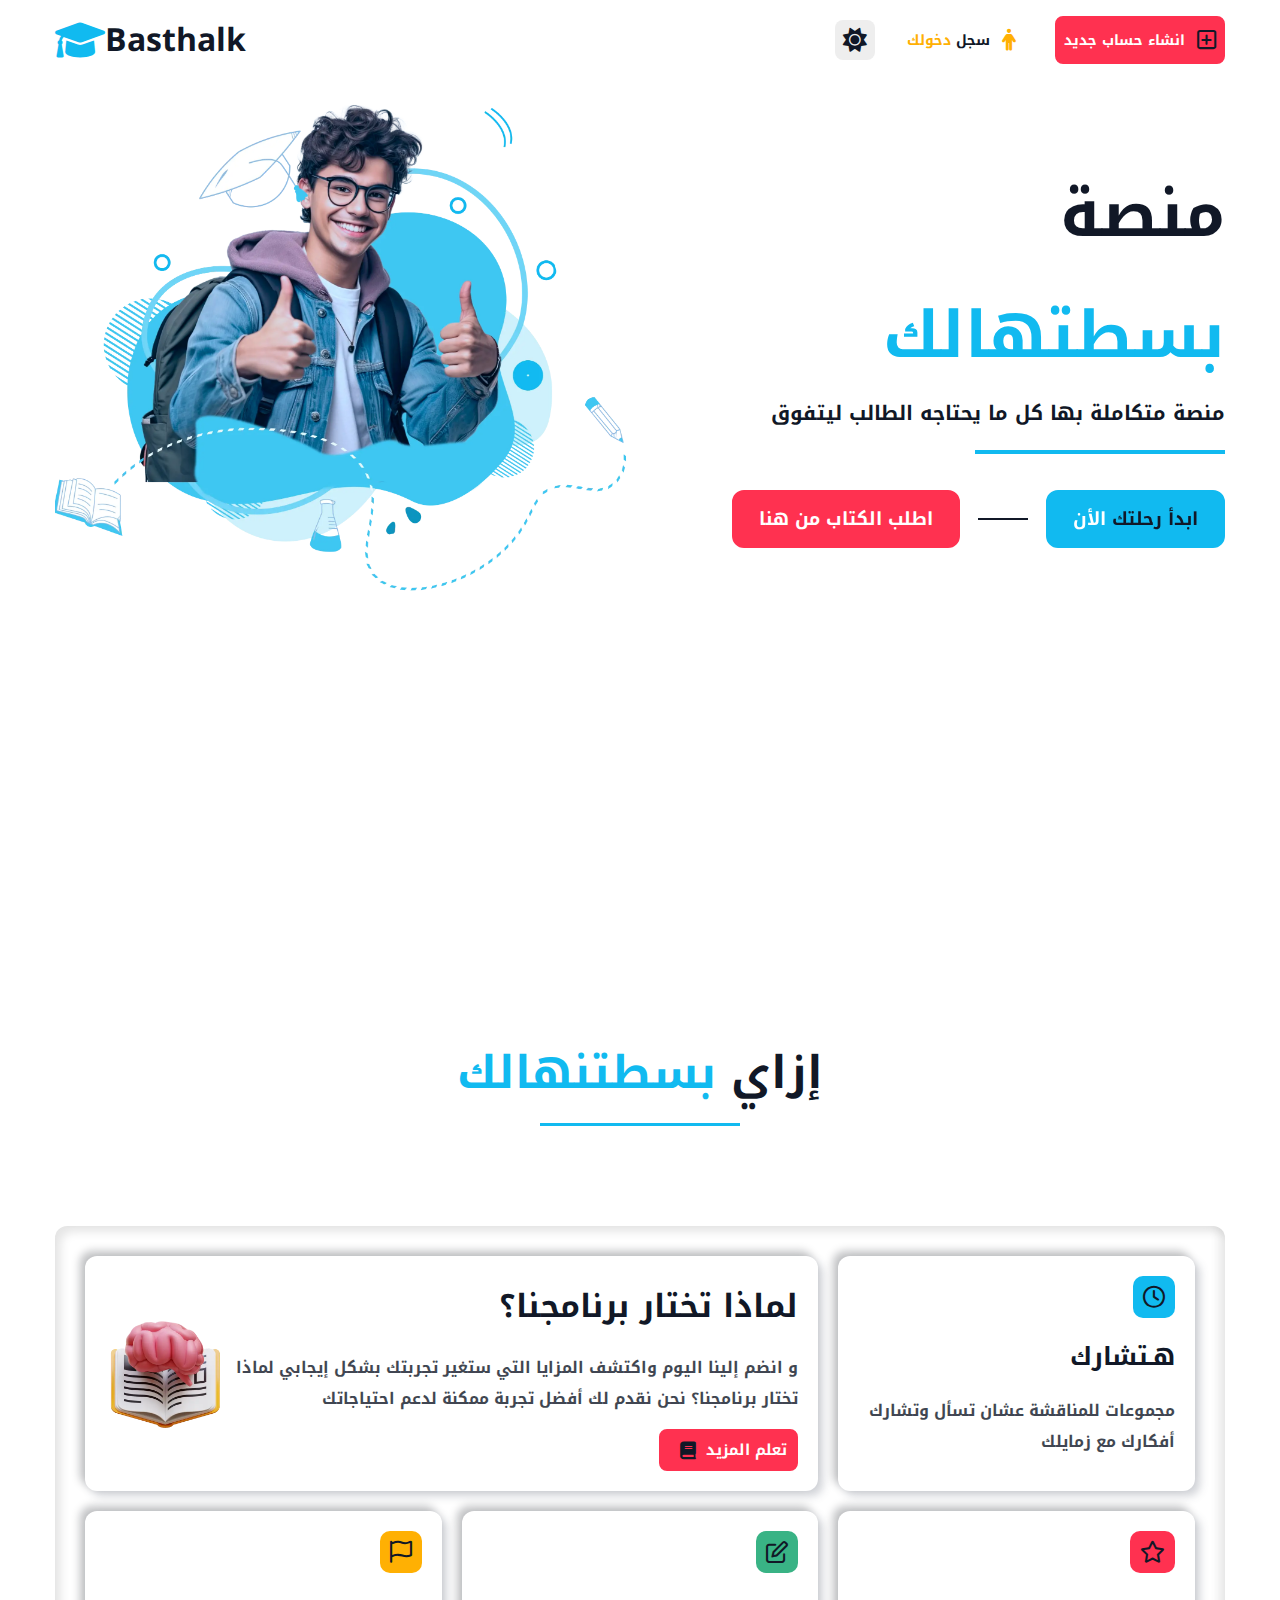
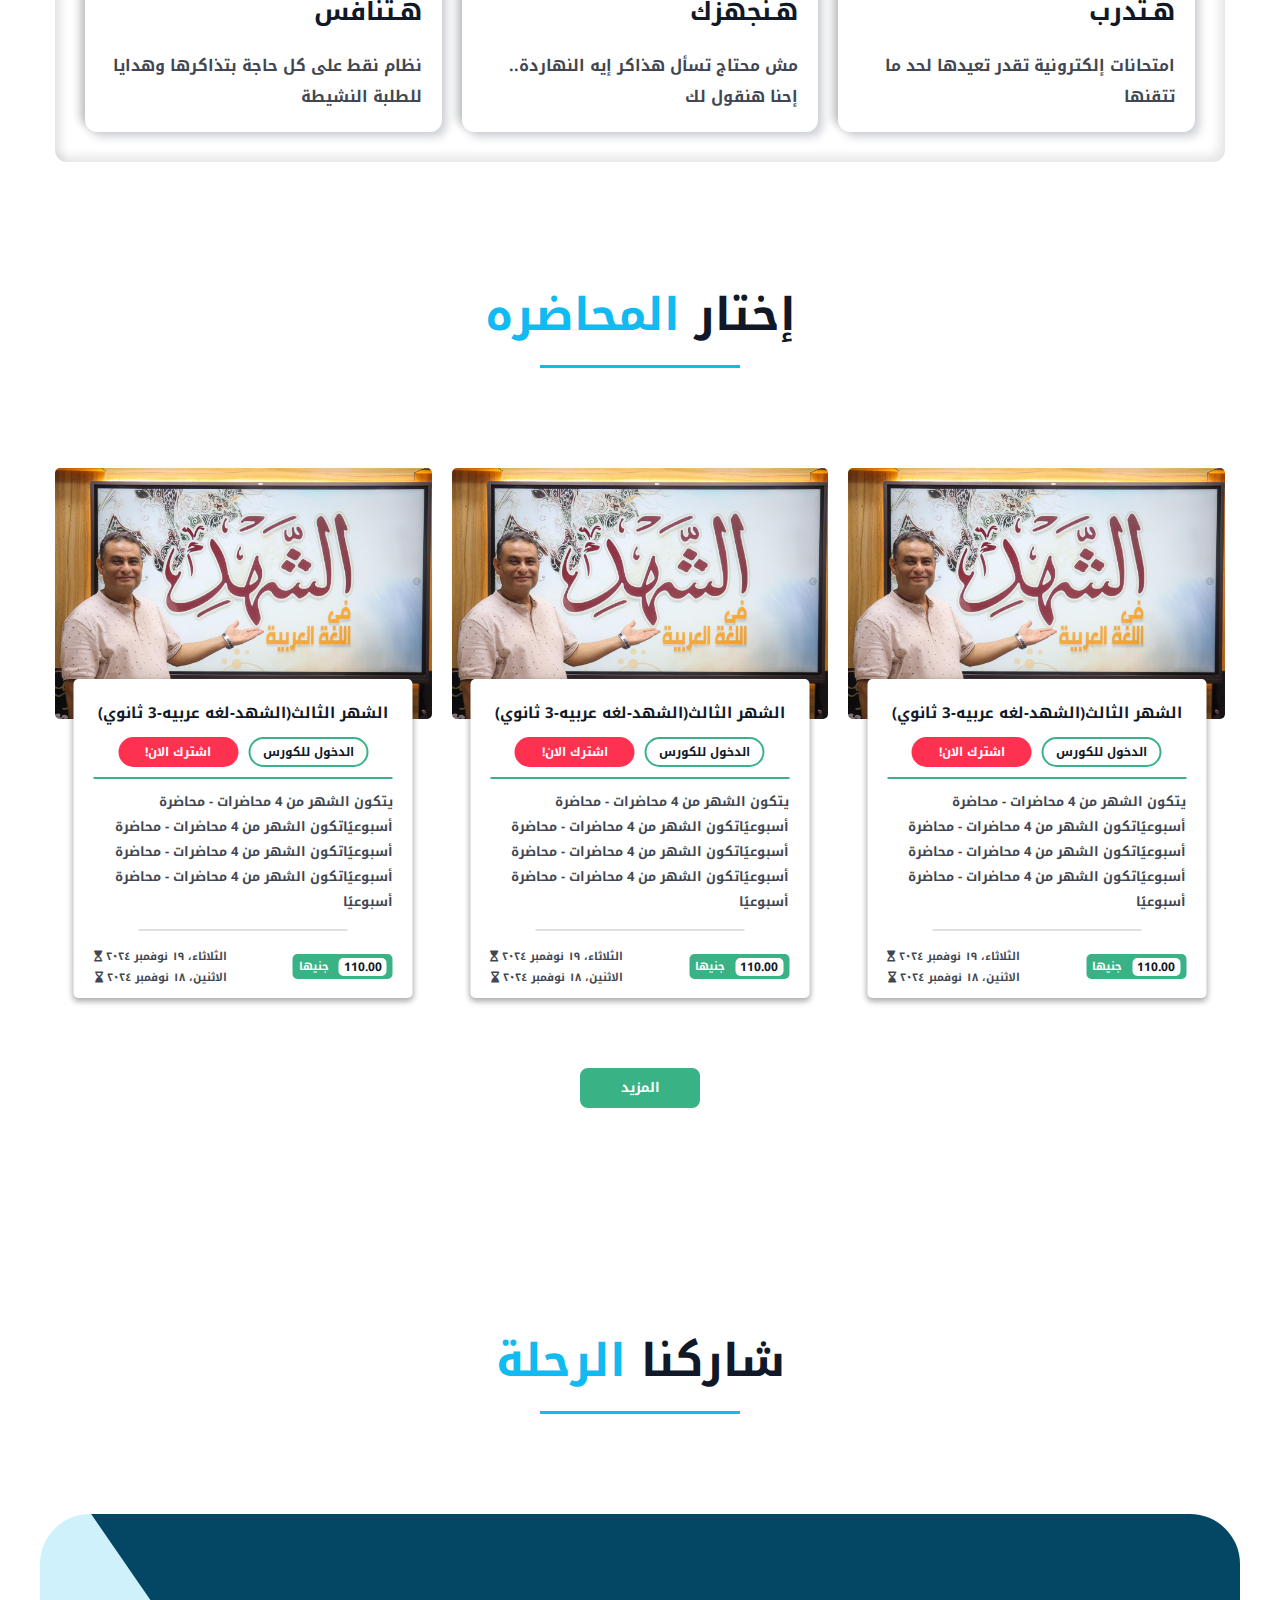
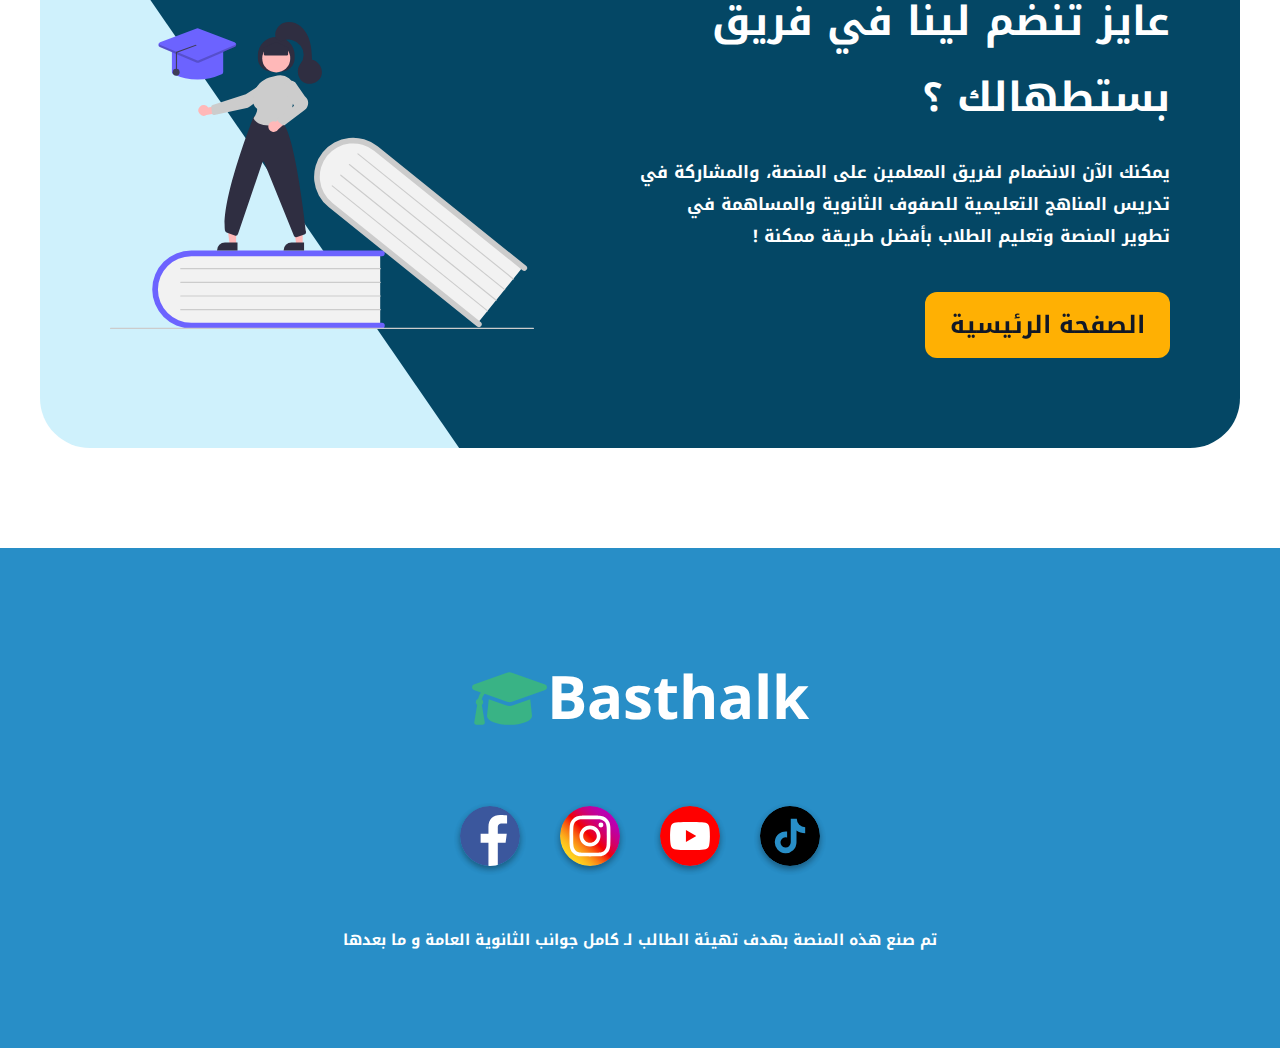
==== index.html @ 3415ba83 "Add files via upload" ====
<!DOCTYPE html>
<html lang="en">
  <head>
    <meta charset="UTF-8" />
    <meta name="viewport" content="width=device-width, initial-scale=1.0" />
    <link rel="preconnect" href="https://fonts.googleapis.com" />
    <link rel="preconnect" href="https://fonts.gstatic.com" crossorigin />
    <link
      href="https://fonts.googleapis.com/css2?family=Arima:wght@100..700&family=Noto+Kufi+Arabic:wght@100..900&family=Viga&display=swap"
      rel="stylesheet"
    />
    <link rel="icon" href="assets/img/Basthalk_icon_tiny_image (1).webp" />
    <link rel="stylesheet" rel="preload" href="assets/css/all.min.css" />
    <link rel="stylesheet" href="assets/css/header.css" />
    <link rel="stylesheet" href="assets/css/style.css" />
    <link rel="stylesheet" href="assets/css/main.css" />
    <link rel="stylesheet" href="assets/webfonts/" />
    <title>Basthalk</title>
  </head>
  <body>
    <!-- Start Header -->
    <header>
      <div class="scroll-progress" id="scroll-progress"></div>
      <div class="container" id="nasv-container">
        <a href="index.html">
          <div class="navbar-logo">
            <i class="fa-solid fa-graduation-cap"></i>
            <h1 class="hidden">Basthalk</h1>
          </div>
        </a>
        <section class="Section__right">
          <div id="toggle-btn" class="fas fa-sun theme-switch__checkbox"></div>
          <div id="user-btn" class="fas fa-user user-btn">
            <div class="sign-form">
              <a href="sign-in.html">
                <button href="#" class="sign-in-active">
                  <span>سجل <span class="">دخولك</span></span>
                  <i class="fa-solid fa-person"></i>
                </button>
              </a>
              <a href="sign-up.html">
                <button class="sign-up-active">
                  <span>انشاء حساب جديد</span>
                  <i class="fa-regular fa-square-plus"></i>
                </button>
              </a>
            </div>
          </div>
          <div class="navbar__signin">
            <a href="sign-in.html">
              <button href="#" class="navbar__signin-btn">
                <span
                  >سجل
                  <span class="navbar__signin-btn-colored">دخولك</span></span
                >
                <i class="fa-solid fa-person"></i>
              </button>
            </a>
            <a href="sign-up.html">
              <button class="navbar__signup-btn">
                <span>انشاء حساب جديد</span>
                <i class="fa-regular fa-square-plus"></i>
              </button>
            </a>
          </div>
        </section>
      </div>
    </header>
    <!-- Start Landing -->
    <div class="Landing-page">
      <div class="container">
        <div class="Landing-page_left">
          <img
            src="assets/img/New-Profile-hero.bd0ed24ff94f80d4b949b15350f35824_tiny_image.webp"
            alt=""
            loading="lazy"
          />
        </div>
        <div class="Landing-page_right">
          <h2>منصة <span class="largefont">بسطتهالك</span></h2>
          <p class="enhanced-text">
            منصة متكاملة بها كل ما يحتاجه الطالب ليتفوق
          </p>
          <div class="line-between"></div>
          <div class="Landing-btns">
            <button class="Landing-btn-enroll">اطلب الكتاب من هنا</button>
            <div class="line-btween"></div>
            <button class="Landing-btn-book">
              ابدأ رحلتك <span>الأن</span>
            </button>
          </div>
        </div>
      </div>
    </div>
    <!-- End Landing -->
    <!-- Start main-->
    <main>
      <section class="Intro" id="information">
        <div class="Section-title">
          <div class="section-line">
            <h1>إزاي <span>بسطتنهالك</span></h1>
          </div>
        </div>
        <div class="container">
          <div class="card">
            <div class="card-box card-box1">
              <img
                src="assets/img/book-brain_tiny_image (1).webp"
                loading="lazy"
                alt=""
              />
              <div>
                <h1>لماذا تختار برنامجنا؟</h1>
                <p>
                  و انضم إلينا اليوم واكتشف المزايا التي ستغير تجربتك بشكل
                  إيجابي لماذا تختار برنامجنا؟ نحن نقدم لك أفضل تجربة ممكنة لدعم
                  احتياجاتك
                </p>
                <button class="card-box-btn">
                  <i class="fas fa-book"></i>
                  <span>تعلم المزيد</span>
                </button>
              </div>
            </div>
            <div class="card-box card-box2">
              <div></div>
              <i class="fa-regular fa-clock"></i>
              <h3>هـتشارك</h3>
              <p>مجموعات للمناقشة عشان تسأل وتشارك أفكارك مع زمايلك</p>
            </div>
            <div class="card-box card-box3">
              <i class="fa-regular fa-flag"></i>
              <h3>هـتنافس</h3>
              <p>نظام نقط على كل حاجة بتذاكرها وهدايا للطلبة النشيطة</p>
            </div>
            <div class="card-box card-box4">
              <i class="fa-regular fa-pen-to-square"></i>
              <h3>هـنجهزك</h3>
              <p>مش محتاج تسأل هذاكر إيه النهاردة.. إحنا هنقول لك</p>
            </div>
            <div class="card-box card-box5">
              <i class="fa-regular fa-star"></i>
              <h3>هـتدرب</h3>
              <p>امتحانات إلكترونية تقدر تعيدها لحد ما تتقنها</p>
            </div>
          </div>
        </div>
      </section>
      <!-- Teacher Section -->
      <section>
        <div class="Section-title">
          <div class="section-line">
            <h1>إختار <span>المحاضره</span></h1>
          </div>
        </div>
        <div class="container">
          <div class="slider-content">
            <div class="slider-content-wrapper">
              <div class="slider-content-wrapper-box">
                <div class="image-content">
                  <img src="assets/img/shahd.jpeg" loading="lazy" alt="" />
                </div>
                <div class="course-content">
                  <div class="course-content-title">
                    <h3>الشهر الثالث(الشهد-لغه عربيه-3 ثانوي)</h3>
                    <div class="course-content-title-btns">
                      <button>الدخول للكورس</button>
                      <button>اشترك الان!</button>
                    </div>
                  </div>
                  <div class="line-divid"></div>
                  <p>
                    يتكون الشهر من 4 محاضرات - محاضرة أسبوعيًاتكون الشهر من 4
                    محاضرات - محاضرة أسبوعيًاتكون الشهر من 4 محاضرات - محاضرة
                    أسبوعيًاتكون الشهر من 4 محاضرات - محاضرة أسبوعيًا
                  </p>
                  <div class="line-break"></div>
                  <div class="course-content-details">
                    <div class="course-content-details-price">
                      <p>جنيها</p>
                      <span>110.00</span>
                    </div>
                    <div class="course-content-details-date">
                      <p>
                        الثلاثاء، ١٩ نوفمبر ٢٠٢٤
                        <i class="fa-solid fa-hourglass-start"></i>
                      </p>
                      <p>
                        الاثنين، ١٨ نوفمبر ٢٠٢٤
                        <i class="fa-solid fa-hourglass-end"></i>
                      </p>
                    </div>
                  </div>
                </div>
              </div>
              <div class="slider-content-wrapper-box">
                <div class="image-content">
                  <img src="assets/img/shahd.jpeg" loading="lazy" alt="" />
                </div>
                <div class="course-content">
                  <div class="course-content-title">
                    <h3>الشهر الثالث(الشهد-لغه عربيه-3 ثانوي)</h3>
                    <div class="course-content-title-btns">
                      <button>الدخول للكورس</button>
                      <button>اشترك الان!</button>
                    </div>
                  </div>
                  <div class="line-divid"></div>
                  <p>
                    يتكون الشهر من 4 محاضرات - محاضرة أسبوعيًاتكون الشهر من 4
                    محاضرات - محاضرة أسبوعيًاتكون الشهر من 4 محاضرات - محاضرة
                    أسبوعيًاتكون الشهر من 4 محاضرات - محاضرة أسبوعيًا
                  </p>
                  <div class="line-break"></div>
                  <div class="course-content-details">
                    <div class="course-content-details-price">
                      <p>جنيها</p>
                      <span>110.00</span>
                    </div>
                    <div class="course-content-details-date">
                      <p>
                        الثلاثاء، ١٩ نوفمبر ٢٠٢٤
                        <i class="fa-solid fa-hourglass-start"></i>
                      </p>
                      <p>
                        الاثنين، ١٨ نوفمبر ٢٠٢٤
                        <i class="fa-solid fa-hourglass-end"></i>
                      </p>
                    </div>
                  </div>
                </div>
              </div>
              <div class="slider-content-wrapper-box">
                <div class="image-content">
                  <img src="assets/img/shahd.jpeg" loading="lazy" alt="" />
                </div>
                <div class="course-content">
                  <div class="course-content-title">
                    <h3>الشهر الثالث(الشهد-لغه عربيه-3 ثانوي)</h3>
                    <div class="course-content-title-btns">
                      <button>الدخول للكورس</button>
                      <button>اشترك الان!</button>
                    </div>
                  </div>
                  <div class="line-divid"></div>
                  <p>
                    يتكون الشهر من 4 محاضرات - محاضرة أسبوعيًاتكون الشهر من 4
                    محاضرات - محاضرة أسبوعيًاتكون الشهر من 4 محاضرات - محاضرة
                    أسبوعيًاتكون الشهر من 4 محاضرات - محاضرة أسبوعيًا
                  </p>
                  <div class="line-break"></div>
                  <div class="course-content-details">
                    <div class="course-content-details-price">
                      <p>جنيها</p>
                      <span>110.00</span>
                    </div>
                    <div class="course-content-details-date">
                      <p>
                        الثلاثاء، ١٩ نوفمبر ٢٠٢٤
                        <i class="fa-solid fa-hourglass-start"></i>
                      </p>
                      <p>
                        الاثنين، ١٨ نوفمبر ٢٠٢٤
                        <i class="fa-solid fa-hourglass-end"></i>
                      </p>
                    </div>
                  </div>
                </div>
              </div>
              <div class="slider-content-wrapper-box">
                <div class="image-content">
                  <img src="assets/img/shahd.jpeg" loading="lazy" alt="" />
                </div>
                <div class="course-content">
                  <div class="course-content-title">
                    <h3>الشهر الثالث(الشهد-لغه عربيه-3 ثانوي)</h3>
                    <div class="course-content-title-btns">
                      <button>الدخول للكورس</button>
                      <button>اشترك الان!</button>
                    </div>
                  </div>
                  <div class="line-divid"></div>
                  <p>
                    يتكون الشهر من 4 محاضرات - محاضرة أسبوعيًاتكون الشهر من 4
                    محاضرات - محاضرة أسبوعيًاتكون الشهر من 4 محاضرات - محاضرة
                    أسبوعيًاتكون الشهر من 4 محاضرات - محاضرة أسبوعيًا
                  </p>
                  <div class="line-break"></div>
                  <div class="course-content-details">
                    <div class="course-content-details-price">
                      <p>جنيها</p>
                      <span>110.00</span>
                    </div>
                    <div class="course-content-details-date">
                      <p>
                        الثلاثاء، ١٩ نوفمبر ٢٠٢٤
                        <i class="fa-solid fa-hourglass-start"></i>
                      </p>
                      <p>
                        الاثنين، ١٨ نوفمبر ٢٠٢٤
                        <i class="fa-solid fa-hourglass-end"></i>
                      </p>
                    </div>
                  </div>
                </div>
              </div>
              <div class="slider-content-wrapper-box">
                <div class="image-content">
                  <img src="assets/img/shahd.jpeg" loading="lazy" alt="" />
                </div>
                <div class="course-content">
                  <div class="course-content-title">
                    <h3>الشهر الثالث(الشهد-لغه عربيه-3 ثانوي)</h3>
                    <div class="course-content-title-btns">
                      <button>الدخول للكورس</button>
                      <button>اشترك الان!</button>
                    </div>
                  </div>
                  <div class="line-divid"></div>
                  <p>
                    يتكون الشهر من 4 محاضرات - محاضرة أسبوعيًاتكون الشهر من 4
                    محاضرات - محاضرة أسبوعيًاتكون الشهر من 4 محاضرات - محاضرة
                    أسبوعيًاتكون الشهر من 4 محاضرات - محاضرة أسبوعيًا
                  </p>
                  <div class="line-break"></div>
                  <div class="course-content-details">
                    <div class="course-content-details-price">
                      <p>جنيها</p>
                      <span>110.00</span>
                    </div>
                    <div class="course-content-details-date">
                      <p>
                        الثلاثاء، ١٩ نوفمبر ٢٠٢٤
                        <i class="fa-solid fa-hourglass-start"></i>
                      </p>
                      <p>
                        الاثنين، ١٨ نوفمبر ٢٠٢٤
                        <i class="fa-solid fa-hourglass-end"></i>
                      </p>
                    </div>
                  </div>
                </div>
              </div>
              <div class="slider-content-wrapper-box">
                <div class="image-content">
                  <img src="assets/img/shahd.jpeg" loading="lazy" alt="" />
                </div>
                <div class="course-content">
                  <div class="course-content-title">
                    <h3>الشهر الثالث(الشهد-لغه عربيه-3 ثانوي)</h3>
                    <div class="course-content-title-btns">
                      <button>الدخول للكورس</button>
                      <button>اشترك الان!</button>
                    </div>
                  </div>
                  <div class="line-divid"></div>
                  <p>
                    يتكون الشهر من 4 محاضرات - محاضرة أسبوعيًاتكون الشهر من 4
                    محاضرات - محاضرة أسبوعيًاتكون الشهر من 4 محاضرات - محاضرة
                    أسبوعيًاتكون الشهر من 4 محاضرات - محاضرة أسبوعيًا
                  </p>
                  <div class="line-break"></div>
                  <div class="course-content-details">
                    <div class="course-content-details-price">
                      <p>جنيها</p>
                      <span>110.00</span>
                    </div>
                    <div class="course-content-details-date">
                      <p>
                        الثلاثاء، ١٩ نوفمبر ٢٠٢٤
                        <i class="fa-solid fa-hourglass-start"></i>
                      </p>
                      <p>
                        الاثنين، ١٨ نوفمبر ٢٠٢٤
                        <i class="fa-solid fa-hourglass-end"></i>
                      </p>
                    </div>
                  </div>
                </div>
              </div>
              <div class="slider-content-wrapper-box">
                <div class="image-content">
                  <img src="assets/img/shahd.jpeg" loading="lazy" alt="" />
                </div>
                <div class="course-content">
                  <div class="course-content-title">
                    <h3>الشهر الثالث(الشهد-لغه عربيه-3 ثانوي)</h3>
                    <div class="course-content-title-btns">
                      <button>الدخول للكورس</button>
                      <button>اشترك الان!</button>
                    </div>
                  </div>
                  <div class="line-divid"></div>
                  <p>
                    يتكون الشهر من 4 محاضرات - محاضرة أسبوعيًاتكون الشهر من 4
                    محاضرات - محاضرة أسبوعيًاتكون الشهر من 4 محاضرات - محاضرة
                    أسبوعيًاتكون الشهر من 4 محاضرات - محاضرة أسبوعيًا
                  </p>
                  <div class="line-break"></div>
                  <div class="course-content-details">
                    <div class="course-content-details-price">
                      <p>جنيها</p>
                      <span>110.00</span>
                    </div>
                    <div class="course-content-details-date">
                      <p>
                        الثلاثاء، ١٩ نوفمبر ٢٠٢٤
                        <i class="fa-solid fa-hourglass-start"></i>
                      </p>
                      <p>
                        الاثنين، ١٨ نوفمبر ٢٠٢٤
                        <i class="fa-solid fa-hourglass-end"></i>
                      </p>
                    </div>
                  </div>
                </div>
              </div>
              <div class="slider-content-wrapper-box">
                <div class="image-content">
                  <img src="assets/img/shahd.jpeg" loading="lazy" alt="" />
                </div>
                <div class="course-content">
                  <div class="course-content-title">
                    <h3>الشهر الثالث(الشهد-لغه عربيه-3 ثانوي)</h3>
                    <div class="course-content-title-btns">
                      <button>الدخول للكورس</button>
                      <button>اشترك الان!</button>
                    </div>
                  </div>
                  <div class="line-divid"></div>
                  <p>
                    يتكون الشهر من 4 محاضرات - محاضرة أسبوعيًاتكون الشهر من 4
                    محاضرات - محاضرة أسبوعيًاتكون الشهر من 4 محاضرات - محاضرة
                    أسبوعيًاتكون الشهر من 4 محاضرات - محاضرة أسبوعيًا
                  </p>
                  <div class="line-break"></div>
                  <div class="course-content-details">
                    <div class="course-content-details-price">
                      <p>جنيها</p>
                      <span>110.00</span>
                    </div>
                    <div class="course-content-details-date">
                      <p>
                        الثلاثاء، ١٩ نوفمبر ٢٠٢٤
                        <i class="fa-solid fa-hourglass-start"></i>
                      </p>
                      <p>
                        الاثنين، ١٨ نوفمبر ٢٠٢٤
                        <i class="fa-solid fa-hourglass-end"></i>
                      </p>
                    </div>
                  </div>
                </div>
              </div>
              <div class="slider-content-wrapper-box">
                <div class="image-content">
                  <img src="assets/img/shahd.jpeg" loading="lazy" alt="" />
                </div>
                <div class="course-content">
                  <div class="course-content-title">
                    <h3>الشهر الثالث(الشهد-لغه عربيه-3 ثانوي)</h3>
                    <div class="course-content-title-btns">
                      <button>الدخول للكورس</button>
                      <button>اشترك الان!</button>
                    </div>
                  </div>
                  <div class="line-divid"></div>
                  <p>
                    يتكون الشهر من 4 محاضرات - محاضرة أسبوعيًاتكون الشهر من 4
                    محاضرات - محاضرة أسبوعيًاتكون الشهر من 4 محاضرات - محاضرة
                    أسبوعيًاتكون الشهر من 4 محاضرات - محاضرة أسبوعيًا
                  </p>
                  <div class="line-break"></div>
                  <div class="course-content-details">
                    <div class="course-content-details-price">
                      <p>جنيها</p>
                      <span>110.00</span>
                    </div>
                    <div class="course-content-details-date">
                      <p>
                        الثلاثاء، ١٩ نوفمبر ٢٠٢٤
                        <i class="fa-solid fa-hourglass-start"></i>
                      </p>
                      <p>
                        الاثنين، ١٨ نوفمبر ٢٠٢٤
                        <i class="fa-solid fa-hourglass-end"></i>
                      </p>
                    </div>
                  </div>
                </div>
              </div>
              <div class="slider-content-wrapper-box">
                <div class="image-content">
                  <img src="assets/img/shahd.jpeg" loading="lazy" alt="" />
                </div>
                <div class="course-content">
                  <div class="course-content-title">
                    <h3>الشهر الثالث(الشهد-لغه عربيه-3 ثانوي)</h3>
                    <div class="course-content-title-btns">
                      <button>الدخول للكورس</button>
                      <button>اشترك الان!</button>
                    </div>
                  </div>
                  <div class="line-divid"></div>
                  <p>
                    يتكون الشهر من 4 محاضرات - محاضرة أسبوعيًاتكون الشهر من 4
                    محاضرات - محاضرة أسبوعيًاتكون الشهر من 4 محاضرات - محاضرة
                    أسبوعيًاتكون الشهر من 4 محاضرات - محاضرة أسبوعيًا
                  </p>
                  <div class="line-break"></div>
                  <div class="course-content-details">
                    <div class="course-content-details-price">
                      <p>جنيها</p>
                      <span>110.00</span>
                    </div>
                    <div class="course-content-details-date">
                      <p>
                        الثلاثاء، ١٩ نوفمبر ٢٠٢٤
                        <i class="fa-solid fa-hourglass-start"></i>
                      </p>
                      <p>
                        الاثنين، ١٨ نوفمبر ٢٠٢٤
                        <i class="fa-solid fa-hourglass-end"></i>
                      </p>
                    </div>
                  </div>
                </div>
              </div>
            </div>
            <button class="show-more">المزيد</button>
          </div>
        </div>
      </section>
      <section class="about-teacher">
        <div class="Section-title">
          <div class="section-line">
            <h1>شاركنا <span>الرحلة</span></h1>
          </div>
        </div>
        <div class="container">
          <div class="about-teacher-left">
            <img
              src="assets/img/undraw_education_f8ru.svg"
              loading="lazy"
              alt=""
            />
          </div>
          <div class="about-teacher-right">
            <h1>عايز تنضم لينا في فريق بستطهالك ؟</h1>
            <p>
              يمكنك الآن الانضمام لفريق المعلمين على المنصة، والمشاركة في تدريس
              المناهج التعليمية للصفوف الثانوية والمساهمة في تطوير المنصة وتعليم
              الطلاب بأفضل طريقة ممكنة !
            </p>
            <button class="Landing-btn-book">الصفحة الرئيسية</button>
          </div>
        </div>
      </section>
    </main>
    <!-- Footer Section -->
    <footer>
      <div class="container">
        <div class="footer-logo">
          <i class="fa-solid fa-graduation-cap"></i>
          <h1 class="">Basthalk</h1>
        </div>
        <div class="links-social">
          <a
            href="https://www.facebook.com/"
            target="_blank"
            aria-label="فيسبوك"
          >
            <img
              src="assets/img/3225194_app_facebook_logo_media_popular_icon.svg"
              alt="فيسبوك"
              loading="lazy"
            />
          </a>
          <a
            href="https://www.instagram.com/"
            target="_blank"
            aria-label="انستجرام"
          >
            <img
              src="assets/img/3225191_app_instagram_logo_media_popular_icon.svg"
              alt="انستجرام"
              loading="lazy"
            />
          </a>
          <a
            href="https://www.youtube.com/"
            target="_blank"
            aria-label="يوتيوب"
          >
            <img
              src="assets/img/3225180_app_logo_media_popular_social_icon.svg"
              alt="يوتيوب"
              loading="lazy"
            />
          </a>
          <a
            href="https://www.tiktok.com/ar/"
            target="_blank"
            aria-label="تيك توك"
          >
            <img
              src="assets/img/7693325_tiktok_social media_logo_apps_icon.svg"
              alt="تيك توك"
              loading="lazy"
            />
          </a>
        </div>
        <p>
          تم صنع هذه المنصة بهدف تهيئة الطالب لـ كامل جوانب الثانوية العامة و ما
          بعدها
        </p>
      </div>
    </footer>
    <script src="assets/js/script.js" defer></script>
  </body>
</html>
---- assets/css/header.css ----
/* Header styling */
header {
  width: 100%;
  height: 80px;
  position: fixed;
  top: 0;
  background-color: var(--body-color);
  z-index: 1000;
  border-bottom: 3px solid transparent;
  transition: var(--main-transition), border-bottom 0.3s ease-in-out;
}
.removeBorder {
  border-bottom: 3px solid #f8e2b1;
}
header .sign-form {
  display: flex;
  flex-direction: column;
  position: absolute;
  top: calc(100% + 20px);
  width: 270px;
  right: 0px;
  gap: 10px;
  border-radius: 0.5rem;
  padding: 1rem;
  background-color: var(--body-color);
  transform: scale(0);
  transform-origin: top right;
  transition: transform 0.3s ease-in-out;
  z-index: 2000;
  box-shadow: -5px -5px 8px rgba(8, 12, 20, 0.25),
    5px 5px 8px rgba(70, 81, 101, 0.25);
}
.sign-in-active,
.sign-up-active {
  display: flex;
  justify-content: flex-end;
  align-items: center;
  font-size: 15px;
  padding: 5px;
  width: 100%;
  color: var(--tags-color);
  border-radius: 0.5rem;
  transition: var(--main-transition), var(--secoundery-transition);
}
.sign-in-active span,
.sign-up-active span {
  color: white;
}
.sign-in-active:hover,
.sign-up-active:hover {
  background-color: transparent;
}
.sign-in-active:hover i,
.sign-in-active:hover span {
  color: var(--secoundery-color);
}
.sign-up-active:hover i,
.sign-up-active:hover span {
  color: var(--danger--color);
}

.sign-in-active {
  border: 2px solid var(--secoundery-color);
  background-color: var(--secoundery-color);
}
.sign-up-active {
  border: 2px solid var(--danger--color);
  background-color: var(--danger--color);
}
.sign-in-active i,
.sign-up-active i {
  display: flex;
  align-items: center;
  font-size: 22px;
  margin-left: 0.75rem;
}
header .sign-form.active {
  transform: scale(1);
}
/* Styling for the scroll progress bar */
.scroll-progress {
  z-index: 1500;
  width: 0;
  background-color: var(--secoundery-color);
  height: 3px;
  position: absolute;
  bottom: -3px;
  left: 0;
  transition: width 0.1s ease-in-out;
}

header .container {
  height: 80px;
  display: flex;
  justify-content: space-between;
  align-items: center;
}

/* Left section in the layout */
.Section__right {
  height: 2.5rem;
  display: flex;
  justify-content: center;
  align-items: center;
}
.Section__right #toggle-btn,
.Section__right #user-btn {
  display: flex;
  justify-content: center;
  align-items: center;
  font-size: 1.5rem;
  color: var(--tags-color);
  background-color: var(--light-bg);
  border-radius: 0.5rem;
  height: 2.5rem;
  width: 2.5rem;
  cursor: pointer;
  text-align: center;
}
.Section__right #toggle-btn {
  margin-right: 1rem;
}
.Section__right #user-btn {
  display: none;
}
/* Navbar section */
.navbar-logo {
  cursor: pointer;
  display: flex;
  justify-content: center;
  align-items: center;
}
.navbar-logo i {
  color: var(--primary-color);
  font-size: 40px;
}

.navbar__signin {
  height: 3rem;
  display: flex;
  gap: 1.5rem;
  align-items: center;
  justify-content: center;
}

/* Sign-in button styling */
.navbar__signin-btn,
.navbar__signup-btn {
  position: relative;
  display: flex;
  justify-content: center;
  align-items: center;
  height: 100%;
  color: var(--tags-color);
  border-radius: 0.5rem;
  transition: var(--main-transition), var(--secoundery-transition),
    box-shadow 0.3s ease-in-out, transform 0.3s ease-in-out,
    border 0.3s ease-in-out;
  z-index: 1000;
}
.navbar__signin-btn:hover {
  transform: scale(1.02);
  box-shadow: rgba(50, 50, 93, 0.25) 0px 6px 12px -2px,
    rgba(0, 0, 0, 0.3) 0px 3px 7px -3px;
}
.navbar__signin-btn span,
.navbar__signup-btn span {
  font-size: 14px;
}
.navbar__signup-btn span {
  color: white;
  transition: var(--secoundery-transition);
}
.navbar__signup-btn:hover span {
  color: var(--danger--color);
}
.navbar__signin-btn {
  border: 2px solid transparent;
  height: 2.5rem;
  width: 140px;
  background-color: transparent;
}
.active-btn:hover {
  border: 2px solid var(--secoundery-color);
}
.navbar__signin-btn-colored {
  color: var(--secoundery-color);
}
.navbar__signup-btn {
  height: 3rem;
  border: 2px solid var(--danger--color);
  width: 170px;
  background-color: var(--danger--color);
}

/* Icon transition for sign-in button */
.navbar__signin-btn i,
.navbar__signup-btn i {
  height: 3.5rem;
  display: flex;
  align-items: center;
  font-size: 22px;
  margin-left: 0.75rem;
}
.navbar__signin-btn i {
  color: var(--secoundery-color);
}
.navbar__signup-btn i {
  color: #111827;
  transition: var(--secoundery-transition);
}

.navbar__signup-btn:hover {
  background-color: transparent;
  color: var(--danger--color);
}
.navbar__signup-btn:hover i {
  color: var(--danger--color);
}

@media (max-width: 768px) {
  header .container {
    gap: 0;
  }
  .container {
    padding-left: 10px !important;
    padding-right: 10px !important;
  }

  .navbar-logo {
    gap: 5px;
  }

  .hidden {
    display: none;
  }
  .navbar__signin {
    gap: 0;
  }
  .Section__right #toggle-btn {
    margin-right: 0.5rem;
  }
}

/* LANDING SECTION */

.Landing-page {
  height: calc(100vh - 80px);
  margin-top: var(--section-outer-space);
}
.Landing-page .container {
  display: flex;
  justify-content: space-between;
  align-items: center;
}
.Landing-page_right {
  width: 45%;
  position: relative;
  z-index: 6;
  height: 100%;
  flex-direction: column;
  display: flex;
  justify-content: center;
  align-items: end;
  text-align: right;
  font-weight: bold;
}
.Landing-page_right h2 {
  font-size: 4rem;
  font-weight: 700;
  letter-spacing: -2px;
}
.line-between {
  width: 250px;
  margin: 20px 0;
  background-color: var(--primary-color);
  height: 4px;
}
.Landing-page_right h2 span {
  color: var(--primary-color);
}
.Landing-page_right p {
  opacity: 1;
  line-height: 1.7;
  max-width: 500px;
  font-size: 1.25rem;
}

.Landing-page_left {
  width: 55%;
}
.Landing-page_left img {
  width: 100%;
  object-fit: cover;
  max-width: 100%;
}
.Landing-page_right .Landing-btns {
  display: flex;
  align-items: center;
  gap: 0.5rem;
  margin-top: 1rem;
}
.Landing-page .Landing-btns button {
  border: none;
  font-size: 1.125rem;
  padding: 10px 25px;
  border-radius: 0.75rem;
  cursor: pointer;
}
.Landing-page .Landing-btns .Landing-btn-book {
  border: 2px solid var(--primary-color);
  background-color: var(--primary-color);
  color: #111827;
  transform: perspective(1px) translateZ(0);
  transition-duration: 0.3s;
  transition-property: transform;
}
.Landing-page .Landing-btns .Landing-btn-book:hover {
  transform: scale(1.15);
}
.Landing-page .Landing-btns .Landing-btn-book span {
  color: white;
}

.Landing-page .Landing-btns .Landing-btn-enroll {
  border: 2px solid var(--danger--color);
  background-color: var(--danger--color);
  transition: var(--main-transition), var(--secoundery-transition);
  color: white;
}
.Landing-page .Landing-btns .Landing-btn-enroll:hover {
  background-color: transparent;
  color: var(--danger--color);
}
.Landing-btns .line-btween {
  height: 2px;
  margin: 10px;
  width: 50px;
  background-color: var(--tags-color);
  transition: var(--main-transition);
}
@media (max-width: 1222px) {
  .Landing-page_right h2 {
    font-size: 3.25rem;
  }
  .Landing-page_right p {
    font-size: 1.125rem;
  }
  .Landing-page .Landing-btns button {
    font-size: 0.875rem;
    padding: 8px 20px;
  }
}
@media (max-width: 992px) {
  .Landing-page {
    height: auto;
  }
  .Landing-page_right h2 {
    font-size: 2.5rem;
  }
  .Landing-page_right p {
    font-size: 1rem;
  }
  .Landing-page .Landing-btns button {
    font-size: 0.675rem;
    padding: 6px 10px;
  }
}

@media (max-width: 768px) {
  .Landing-page {
    margin-top: 100px;
  }
  .Landing-page .container {
    padding-top: var(--section-inner-space);
  }
  .Landing-page_left {
    width: 100%;
  }

  .Landing-page_right {
    width: 100%;
  }
  .Landing-page_right {
    justify-content: center;
    align-items: center;
    text-align: center;
  }
  .Landing-page .container {
    padding-top: 50px;
    gap: 50px;
    flex-direction: column-reverse;
  }
  .Landing-page_right .Landing-btns {
    width: 100%;
    flex-direction: column;
  }

  .Landing-page_right h2 {
    max-width: 100%;
    font-size: 2.5rem;
  }
  .Landing-page_right p {
    font-size: 0.75rem;
  }
  .Landing-page .Landing-btns button {
    font-size: 0.875rem;
    padding: 8px 20px;
  }

  .navbar__signin-btn,
  .navbar__signup-btn {
    display: none;
  }
  .Section__right #user-btn {
    display: flex;
    position: relative;
  }
}
---- assets/css/style.css ----
* {
  box-sizing: border-box;
  padding: 0;
  margin: 0;
  text-decoration: none;
  list-style: none;
  -webkit-tap-highlight-color: transparent;
  outline: none;
}
html {
  visibility: hidden;
}

html.darkmode,
html:not(.darkmode) {
  visibility: visible;
}
a,
i {
  color: var(--tags-color);
  transition: var(--secoundery-transition);
}
p {
  color: var(--tags-color);
  opacity: 0.8;
  transition: var(--secoundery-transition);
}
h1,
h2,
h3 {
  transition: var(--secoundery-transition);
  color: var(--tags-color);
}
button {
  font-weight: bold;
  font-family: "Noto Kufi Arabic", sans-serif;
  cursor: pointer;
  outline: none;
}
/* Autofill styles */
input:-webkit-autofill,
input:-webkit-autofill:active,
input:-webkit-autofill:focus,
input:-webkit-autofill:hover {
  -webkit-box-shadow: inset 0 0 0 30px var(--input-selection-background) !important;
  -webkit-text-fill-color: var(--tags-color) !important;
  border: none;
}

:root {
  --light-bg: #eee;
  --section-outer-space: 100px;
  --section-inner-space: 100px;
  --body-color: #fff;
  --primary-color: rgb(17 186 240);
  --section-color: white;
  --input-selection-background: rgb(232, 240, 254);
  --tags-color: #111827;
  --boxSizing-color: inset 6px 6px 10px 0 rgba(0, 0, 0, 0.1),
    inset -6px -6px 10px 0 rgba(217, 217, 217, 0.6);
  --danger--color: #ff3150;
  --secoundery-color: #ffb003;
  --third-color: #39b385;
  --main-transition: background-color 0.3s ease-in-out;
  --secoundery-transition: color 0.3s ease-in-out;
}
.darkmode {
  --input-selection-background: rgba(23, 26, 32, 0.8);
  --light-bg: #101724;
  --tags-color: white;
  --body-color: #080c14;
  --boxSizing-color: inset 0 0 10px rgba(0, 0, 0, 0.5);
}

/* Set base font for the body */
body {
  -webkit-font-smoothing: antialiased;
  -moz-osx-font-smoothing: grayscale;
  background-color: var(--body-color);
  overflow-x: hidden;
  transition: var(--main-transition);
  font-family: "Noto Kufi Arabic", sans-serif;
  font-weight: bold;
}

html {
  scroll-behavior: smooth;
}

/* Container class for responsive padding and centering content */
.container {
  padding-left: 15px;
  padding-right: 15px;
  margin-left: auto;
  margin-right: auto;
}

/* Responsive container widths for different screen sizes */

@media (min-width: 768px) {
  .container {
    width: 750px;
  }
}

@media (min-width: 992px) {
  .container {
    width: 970px;
  }
}

@media (min-width: 1222px) {
  .container {
    width: 1200px;
  }
}

.Section-title {
  position: relative;
  display: flex;
  justify-content: center;
  transition: var(--main-transition);
  margin: var(--section-outer-space) auto;
  font-family: "Noto Kufi Arabic", sans-serif;
  width: 100%;
}

.Section-title h1 {
  position: relative;
  text-align: center;
  padding: 10px 0;
  font-size: 45px;
}

.Section-title h1::before {
  content: "";
  position: absolute;
  height: 3px;
  background-color: var(--primary-color);
  width: 50%;
  bottom: 0;
  left: 50%;
  transform: translateX(-50%);
}
.Section-title span {
  color: var(--primary-color);
}
.section-line {
  width: 400px;
}

@media (max-width: 476px) {
  .Section-title {
    margin: 50px 0;
  }
  .Section-title h1 {
    font-size: 30px;
  }
  .section-line {
    width: 250px;
  }
}
---- assets/css/main.css ----
.card {
  width: 100%;
  display: flex;
  align-items: center;
  outline: none;
  background: var(--body-color);
  border-radius: 12px;
  transition: box-shadow 0.3s ease-in-out, var(--main-transition);
  box-shadow: var(--boxSizing-color);
}
.Intro .card {
  display: grid;
  grid-template-columns: repeat(auto-fill, minmax(330px, 1fr));
  gap: 20px;
  padding: 30px;
}
.Intro .card .card-box {
  outline: none;
  text-align: right;
  height: 100%;
  padding: 20px;
  border-radius: 12px;
  box-shadow: -5px -5px 8px rgba(8, 12, 20, 0.25),
    5px 5px 8px rgba(70, 81, 101, 0.25);
}
.Intro .card .card-box1 {
  display: flex;
  justify-content: center;
  align-items: center;
  gap: 10px;
  grid-column: 1 / span 2;
}
.Intro .card .card-box1 img {
  max-width: 100%;
  width: 120px;
}
.Intro .card .card-box1 div {
  display: flex;
  flex-direction: column;
  align-items: end;
}
.Intro .card .card-box1 .card-box-btn {
  display: flex;
  justify-content: center;
  align-items: center;
  font-weight: bold;
  background-color: var(--danger--color);
  color: white;
  border-radius: 0.5rem;
  font-size: 15px;
  border: 2px solid var(--danger--color);
  padding: 0px 9px;
  transition: var(--secoundery-transition), var(--main-transition);
}
.Intro .card .card-box1 .card-box-btn:hover {
  color: var(--danger--color);
  background-color: transparent;
}
.Intro .card .card-box1 .card-box-btn i {
  font-size: 18px;
  color: #111827;
  transition: var(--secoundery-transition);
}
.Intro .card .card-box1 .card-box-btn:hover i {
  color: var(--danger--color);
}

.Intro .card .card-box h3 {
  font-size: 25px;
  margin: 15px 0;
}

.Intro .card .card-box1 p {
  margin: 15px 0;
}

.Intro .card .card-box i {
  padding: 10px;
  font-size: 22px;
  border-radius: 10px;
}

.Intro .card .card-box.card-box2 i {
  background-color: var(--primary-color);
}
.Intro .card .card-box.card-box3 i {
  background-color: var(--secoundery-color);
}
.Intro .card .card-box.card-box4 i {
  background-color: var(--third-color);
}
.Intro .card .card-box.card-box5 i {
  background-color: var(--danger--color);
}

@media (max-width: 768px) {
  .Intro .card {
    grid-template-columns: 1fr;
  }
  .Intro .card .card-box {
    text-align: center;
  }
  .Intro .card .card-box1 img {
    display: none;
  }
  .Intro .card .card-box1 {
    text-align: right;
    grid-column: 1 / span 1;
  }
  .Intro .card .card-box1 .card-box-btn {
    width: 100%;
    font-size: 16px;
  }
  .Intro .card .card-box1 .card-box-btn i {
    font-size: 20px;
  }
}
@media (max-width: 476px) {
  .Intro .card .card-box1 .card-box-btn {
    font-size: 13px;
  }
  .Intro .card .card-box1 .card-box-btn i {
    font-size: 17px;
  }
  .Intro .card .card-box i {
    font-size: 20px;
  }
  .Intro .card .card-box1 h1 {
    font-size: 18px;
  }
  .Intro .card .card-box h3 {
    font-size: 20px;
  }
  .Intro .card .card-box p {
    font-size: 12px;
  }
}
.slider-content {
  margin-bottom: var(--section-outer-space);
}

.slider-content-wrapper {
  display: grid;
  gap: 20px;
  grid-template-columns: repeat(auto-fill, minmax(330px, 1fr));
}
.slider-content-wrapper-box {
  cursor: pointer;
  max-width: 100%;
  overflow: hidden;
  display: none;
}
.slider-content-wrapper-box:nth-child(1),
.slider-content-wrapper-box:nth-child(2),
.slider-content-wrapper-box:nth-child(3) {
  display: inline-block;
}
.slider-content-wrapper-box:hover .image-content img {
  transform: scale(1.05);
  filter: saturate(200%);
}
.slider-content-wrapper-box:hover .course-content {
  transform: translateX(-50%) scale(1.05);
  box-shadow: rgba(0, 0, 0, 0.25) 0px 6px 12px, rgba(0, 0, 0, 0.35) 0px 6px 12px;
}
.slider-content-wrapper-box .course-content {
  position: relative;
  width: 90%;
  top: -50px;
  left: 50%;
  transform: translateX(-50%);
  border-radius: 5px;
  direction: rtl;
  padding: 10px 20px;
  transition: box-shadow 0.3s ease-in-out, var(--main-transition),
    transform 0.3s ease-in-out;
  background-color: var(--body-color);
  box-shadow: rgba(0, 0, 0, 0.16) 0px 3px 6px, rgba(0, 0, 0, 0.23) 0px 3px 6px;
}
.slider-content-wrapper-box .course-content h3 {
  font-size: 15px;
  text-align: center;
  padding: 10px 0;
}
.slider-content-wrapper-box .course-content > p {
  direction: rtl;
  font-size: 13px;
}
.line-divid {
  width: 100%;
  height: 2px;
  background-color: var(--third-color);
  margin: 10px 0px;
}
.slider-content-wrapper-box .image-content img {
  transition: filter 0.3s ease-in-out, transform 0.3s ease-in-out;
  border-radius: 5px;
  width: 100%;
  max-width: 100%;
  object-fit: cover;
}
.slider-content-wrapper-box .course-content-title {
  display: flex;
  justify-content: center;
  flex-direction: column;
  align-items: center;
}
.slider-content-wrapper-box .course-content-title-btns {
  display: flex;
  gap: 10px;
}
.slider-content-wrapper-box .course-content-title-btns button {
  width: 120px;
  border: none;
  font-size: 12px;
  padding: 2px 5px;
  border-radius: 20px;
}
.slider-content-wrapper-box .course-content-title-btns button:nth-child(1) {
  border: 2px solid var(--third-color);
  background-color: transparent;
  color: var(--tags-color);
  transition: var(--main-transition), var(--secoundery-transition);
}
.slider-content-wrapper-box
  .course-content-title-btns
  button:nth-child(1):hover {
  background-color: var(--third-color);
  color: white;
}
.slider-content-wrapper-box .course-content-title-btns button:nth-child(2) {
  background-color: var(--danger--color);
  color: white;
}
.slider-content-wrapper-box .course-content-details {
  display: flex;
  align-items: center;
  justify-content: space-between;
}
.course-content-details-price {
  width: 100px;
  border-radius: 5px;
  background-color: var(--third-color);
  display: flex;
  flex-direction: row-reverse;
  justify-content: center;
  align-items: center;
  gap: 10px;
  padding: 2px 5px;
}
.line-break {
  margin: 15px auto;
  background-color: #ccc;
  opacity: 0.6;
  width: 70%;
  height: 1.5px;
}
.course-content-details-price span {
  display: flex;
  justify-content: center;
  align-items: center;
  background-color: var(--body-color);
  color: var(--tags-color);
  border-radius: 5px;
  height: 18px;
  padding: 0px 5px;
  font-size: 12px;
  transition: var(--main-transition), var(--secoundery-transition);
}
.course-content-details-price p {
  color: white;
  opacity: 1;
  font-size: 11px;
}
.course-content-details-date p {
  font-size: 11px;
}
.show-more {
  margin: 20px auto;
  text-align: center;
  position: relative;
  display: flex;
  justify-content: center;
  align-items: center;
  width: 120px;
  color: white;
  background-color: var(--third-color);
  border-radius: 0.5rem;
  height: 2.5rem;
  border: 2px solid var(--third-color);
  transition: var(--secoundery-transition), var(--main-transition);
}
.show-more:hover {
  color: var(--third-color);
  background-color: transparent;
}

/*Last Section*/
.about-teacher {
  display: flex;
  flex-direction: column;
  justify-content: center;
  align-items: center;
}
.about-teacher .container {
  margin-bottom: var(--section-outer-space);
  position: relative;
  border-radius: 50px;
  background-color: rgb(207 241 252);
  background-image: url("../img/Rectangle35.de16f09071d51f9221f7.svg");
  background-size: cover;
  background-position: center;
  display: flex;
  justify-content: space-between;
  align-items: center;
  padding: 70px;
}
.about-teacher .container .about-teacher-left {
  width: 40%;
}
.about-teacher .container .about-teacher-left img {
  max-width: 100%;
  width: 100%;
  object-fit: cover;
}
.about-teacher .container .about-teacher-right {
  direction: rtl;
  width: 50%;
}
.about-teacher .container .about-teacher-right h1 {
  font-size: 40px;
  color: white;
}
.about-teacher .container .about-teacher-right p {
  font-size: 17px;
  margin: 20px 0;
  color: white;
  opacity: 1;
}
.about-teacher .Landing-btn-book {
  border: 2px solid var(--primary-color);
  background-color: var(--secoundery-color);
  color: #111827;
  transform: perspective(1px) translateZ(0);
  transition-duration: 0.3s;
  transition-property: transform;
  border: none;
  font-size: 1.5rem;
  padding: 10px 25px;
  border-radius: 0.75rem;
  cursor: pointer;
  margin: 20px 0;
}
.about-teacher .Landing-btn-book:hover {
  transform: scale(1.15);
}

/*Start Footer*/
footer {
  background-color: #288ec7;
}
footer .container {
  min-height: 500px;
  display: flex;
  flex-direction: column;
  justify-content: center;
  gap: 50px;
  align-items: center;
}
footer .container .footer-logo {
  font-size: 30px;
  display: flex;
  align-items: center;
  text-align: center;
}
.footer-logo h1 {
  color: white;
}
.footer-logo i {
  color: var(--third-color);
  font-size: 60px;
}
footer .container p {
  color: white;
  font-size: 15px;
  opacity: 1;
}
.links-social {
  display: flex;
  justify-content: center;
  align-items: center;
  gap: 40px;
}
.links-social img {
  width: 60px;
  height: 60px;
  max-width: 100%;
  object-fit: cover;
  border-radius: 50%;
  box-shadow: rgba(0, 0, 0, 0.16) 0px 3px 6px, rgba(0, 0, 0, 0.23) 0px 3px 6px;
  transition: box-shadow 0.3s ease-in-out;
}
.links-social img:hover {
  box-shadow: rgba(0, 0, 0, 0.25) 0px 6px 12px, rgba(0, 0, 0, 0.35) 0px 6px 12px;
}

@media (max-width: 992px) {
  .about-teacher .container {
    margin: 0 10px 50px;
    border-radius: 15px;
    flex-direction: column;
    justify-content: center;
    gap: 40px;
  }
  .about-teacher .container .about-teacher-left {
    width: 80%;
  }
  .about-teacher .container .about-teacher-right {
    width: 100%;
    text-align: center;
  }
}

@media (max-width: 576px) {
  footer .container {
    min-height: 400px;
  }
  .slider-content-wrapper-box .course-content-details {
    flex-direction: column;
    justify-content: center;
    gap: 10px;
  }
  footer .container .footer-logo {
    font-size: 23px;
  }
  .footer-logo i {
    font-size: 45px;
  }
  footer .container p {
    font-size: 12px;
    max-width: 300px;
    text-align: center;
  }
  .links-social {
    gap: 20px;
  }
  .links-social img {
    width: 45px;
    height: 45px;
  }
  .about-teacher .container .about-teacher-right h1 {
    font-size: 25px;
  }
  .about-teacher .container .about-teacher-right p {
    font-size: 12px;
  }
  .about-teacher .Landing-btn-book {
    font-size: 0.875rem;
    padding: 8px 20px;
  }
}
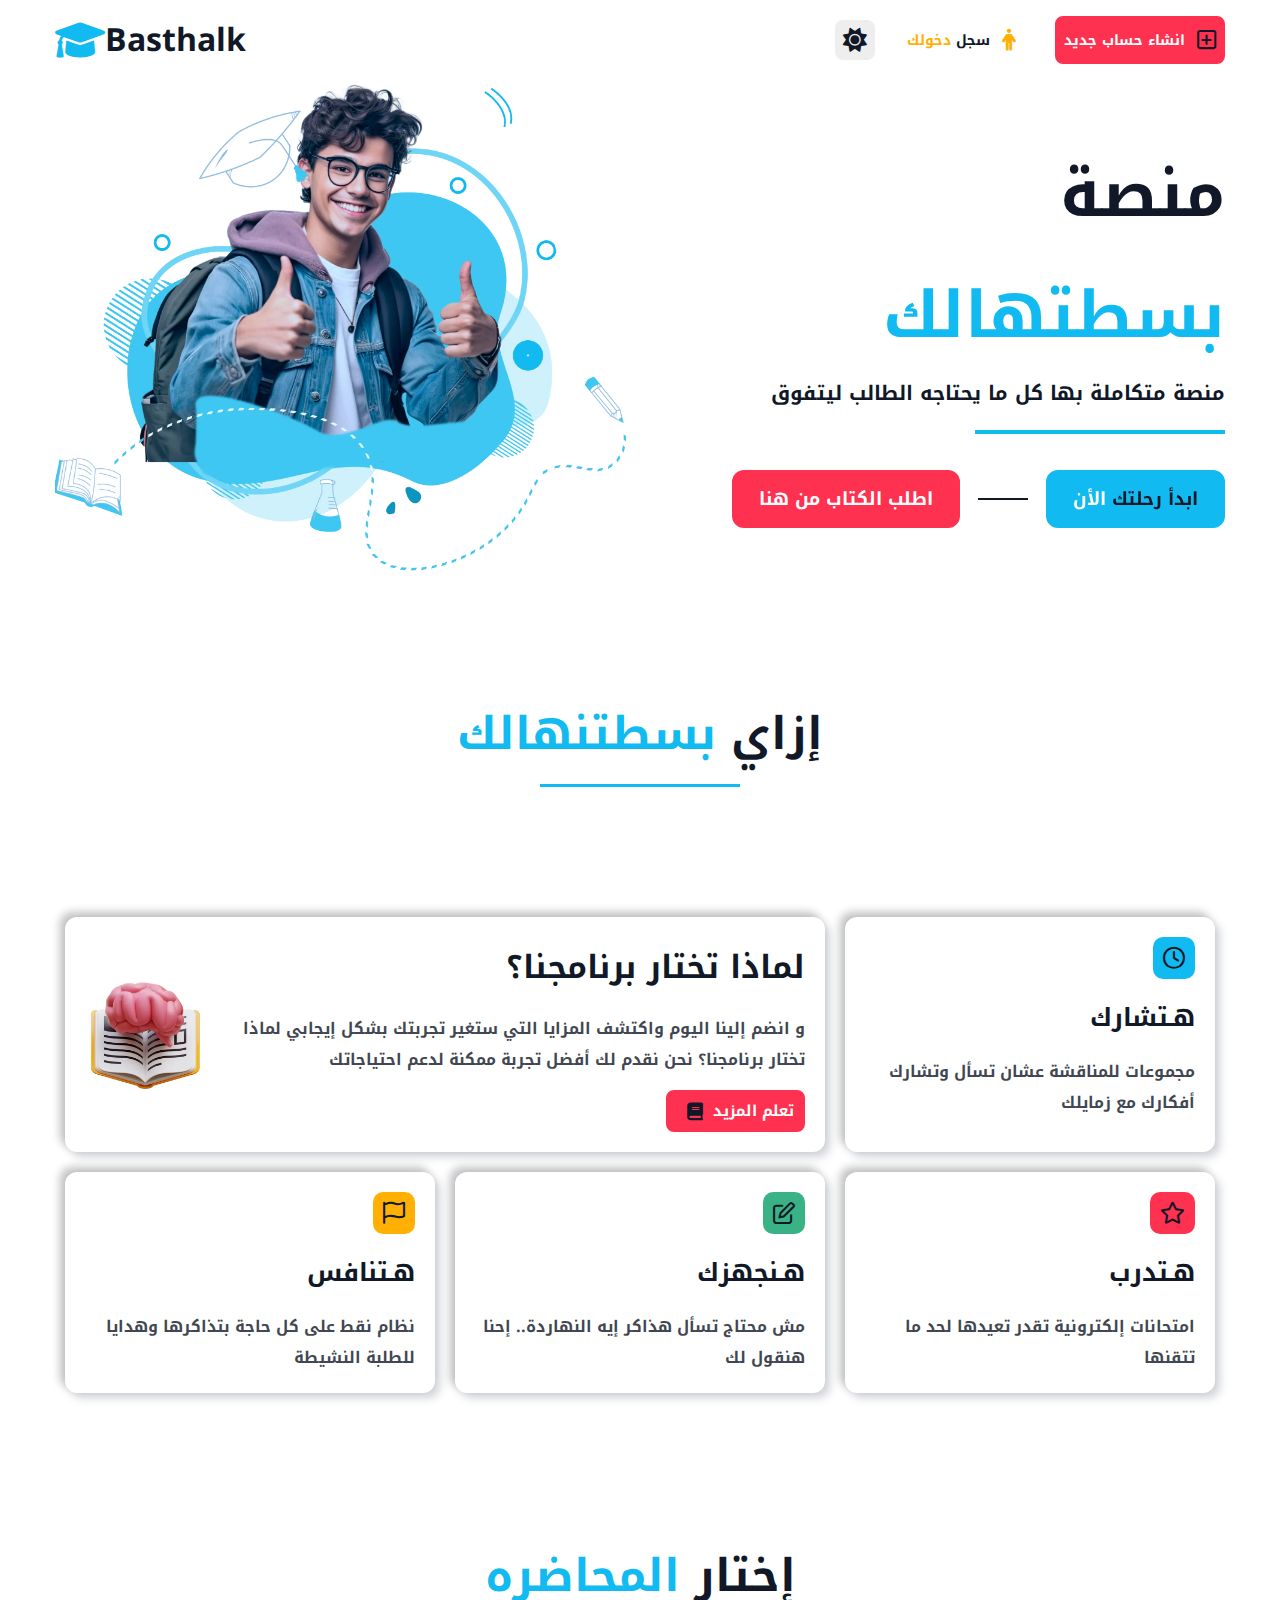
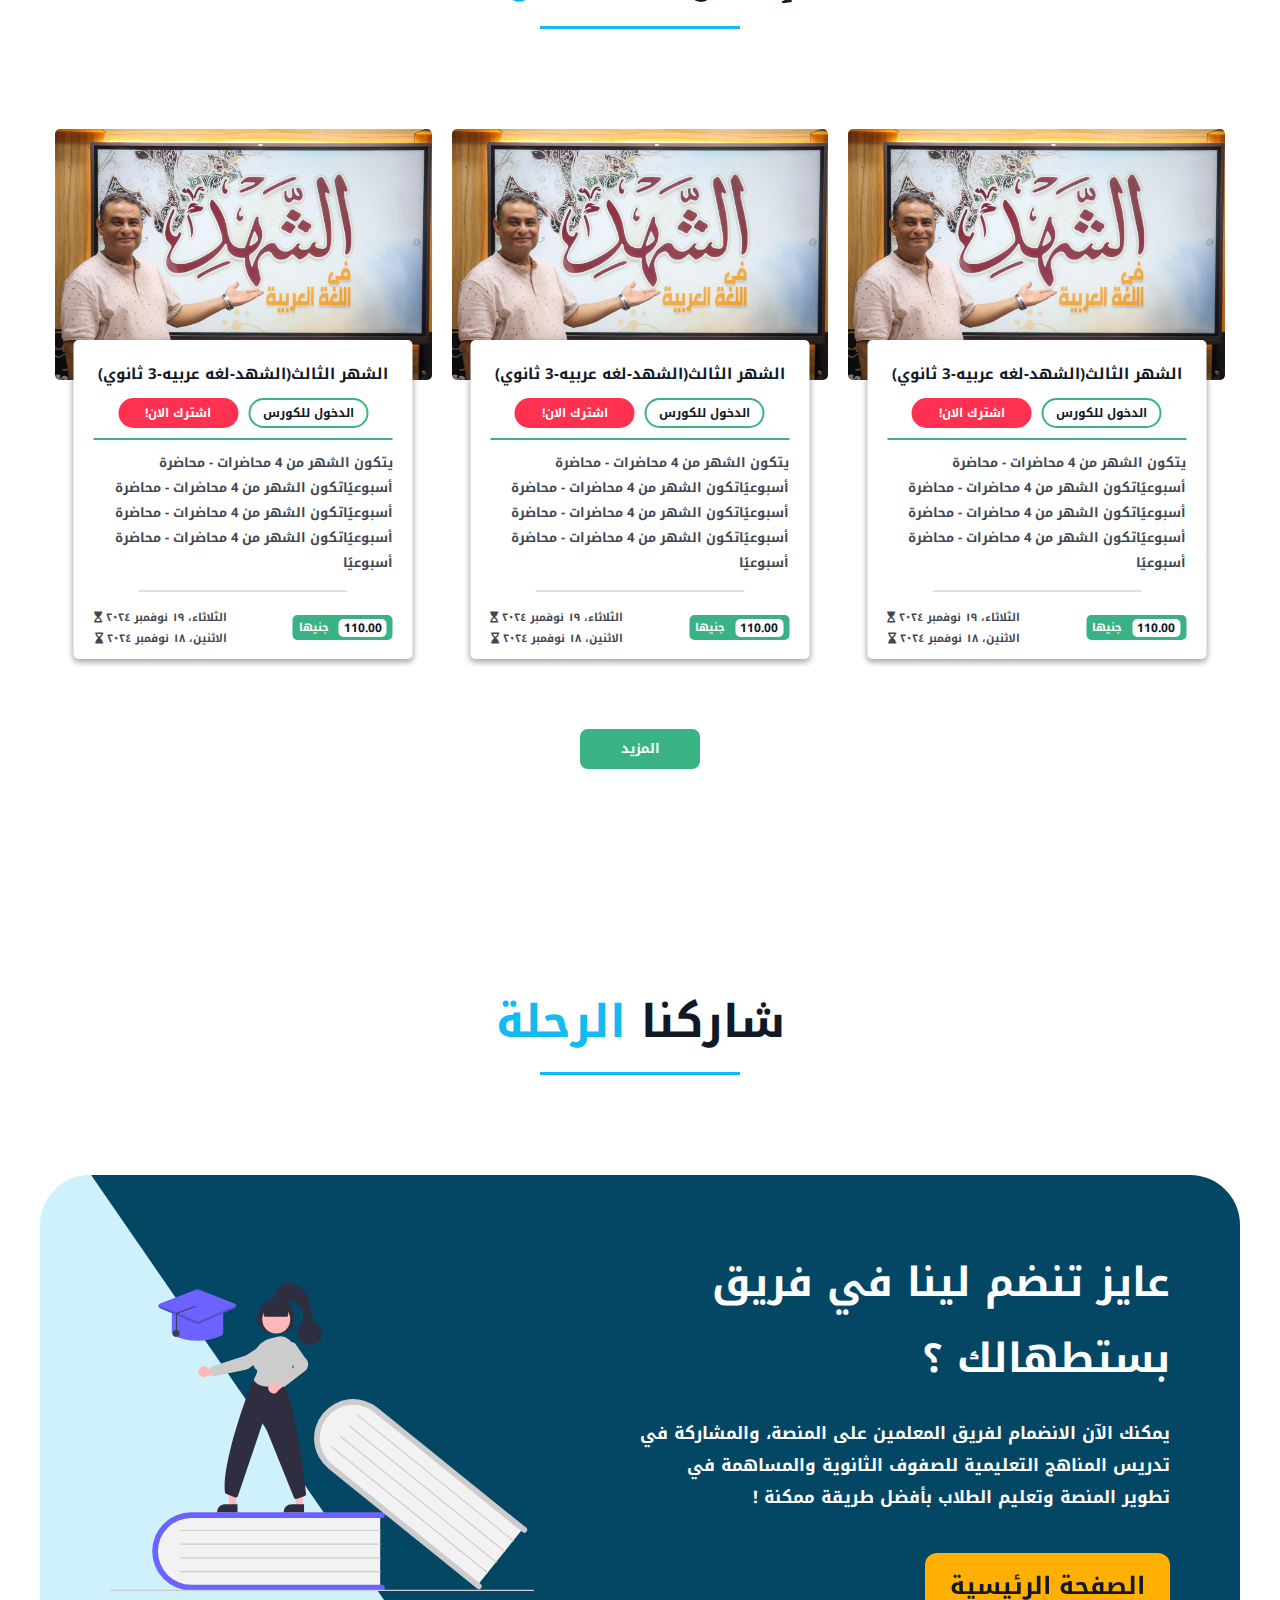
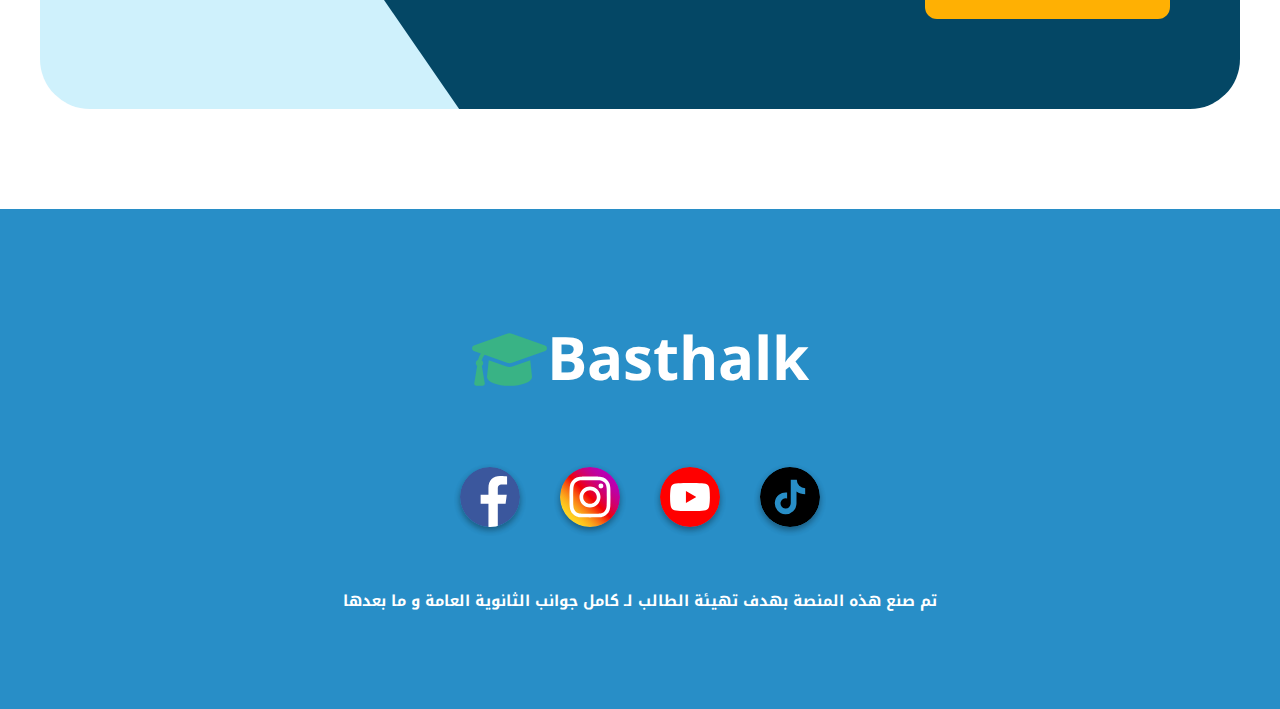
==== commit 17285b97: "Update index.html" ====
--- a/index.html
+++ b/index.html
@@ -3,18 +3,32 @@
   <head>
     <meta charset="UTF-8" />
     <meta name="viewport" content="width=device-width, initial-scale=1.0" />
+    <meta http-equiv="Cache-Control" content="max-age=31536000, immutable" />
+    
+    <!-- Preconnect to speed up font loading -->
     <link rel="preconnect" href="https://fonts.googleapis.com" />
     <link rel="preconnect" href="https://fonts.gstatic.com" crossorigin />
+
+    <!-- Optimize font loading -->
     <link
       href="https://fonts.googleapis.com/css2?family=Arima:wght@100..700&family=Noto+Kufi+Arabic:wght@100..900&family=Viga&display=swap"
       rel="stylesheet"
+      rel="preload"
+      as="style"
     />
-    <link rel="icon" href="assets/img/Basthalk_icon_tiny_image (1).webp" />
-    <link rel="stylesheet" rel="preload" href="assets/css/all.min.css" />
+
+    <!-- Favicon -->
+    <link rel="icon" href="assets/img/Basthalk_icon_tiny_image.webp" type="image/webp" />
+
+    <!-- Consolidate and defer CSS loading -->
+    <link rel="stylesheet" href="assets/css/all.min.css" />
     <link rel="stylesheet" href="assets/css/header.css" />
     <link rel="stylesheet" href="assets/css/style.css" />
     <link rel="stylesheet" href="assets/css/main.css" />
-    <link rel="stylesheet" href="assets/webfonts/" />
+
+    <!-- Avoid unused links -->
+    <!-- Removed the unused 'webfonts/' directory reference -->
+
     <title>Basthalk</title>
   </head>
   <body>
--- a/assets/css/header.css
+++ b/assets/css/header.css
@@ -2,10 +2,10 @@
 header {
   width: 100%;
   height: 80px;
-  position: fixed;
+  position: sticky;
   top: 0;
   background-color: var(--body-color);
-  z-index: 1000;
+  z-index: 3000;
   border-bottom: 3px solid transparent;
   transition: var(--main-transition), border-bottom 0.3s ease-in-out;
 }
@@ -50,12 +50,24 @@
 .sign-up-active:hover {
   background-color: transparent;
 }
+.sign-in-active:active,
+.sign-up-active:active {
+  background-color: transparent;
+}
 .sign-in-active:hover i,
 .sign-in-active:hover span {
   color: var(--secoundery-color);
 }
 .sign-up-active:hover i,
 .sign-up-active:hover span {
+  color: var(--danger--color);
+}
+.sign-in-active:active i,
+.sign-in-active:active span {
+  color: var(--secoundery-color);
+}
+.sign-up-active:active i,
+.sign-up-active:active span {
   color: var(--danger--color);
 }
 
@@ -163,6 +175,11 @@
   box-shadow: rgba(50, 50, 93, 0.25) 0px 6px 12px -2px,
     rgba(0, 0, 0, 0.3) 0px 3px 7px -3px;
 }
+.navbar__signin-btn:active {
+  transform: scale(1.02);
+  box-shadow: rgba(50, 50, 93, 0.25) 0px 6px 12px -2px,
+    rgba(0, 0, 0, 0.3) 0px 3px 7px -3px;
+}
 .navbar__signin-btn span,
 .navbar__signup-btn span {
   font-size: 14px;
@@ -172,6 +189,9 @@
   transition: var(--secoundery-transition);
 }
 .navbar__signup-btn:hover span {
+  color: var(--danger--color);
+}
+.navbar__signup-btn:active span {
   color: var(--danger--color);
 }
 .navbar__signin-btn {
@@ -181,6 +201,9 @@
   background-color: transparent;
 }
 .active-btn:hover {
+  border: 2px solid var(--secoundery-color);
+}
+.active-btn:active {
   border: 2px solid var(--secoundery-color);
 }
 .navbar__signin-btn-colored {
@@ -218,6 +241,13 @@
   color: var(--danger--color);
 }
 
+.navbar__signup-btn:active {
+  background-color: transparent;
+  color: var(--danger--color);
+}
+.navbar__signup-btn:active i {
+  color: var(--danger--color);
+}
 @media (max-width: 768px) {
   header .container {
     gap: 0;
@@ -244,10 +274,6 @@
 
 /* LANDING SECTION */
 
-.Landing-page {
-  height: calc(100vh - 80px);
-  margin-top: var(--section-outer-space);
-}
 .Landing-page .container {
   display: flex;
   justify-content: space-between;
@@ -318,6 +344,9 @@
 .Landing-page .Landing-btns .Landing-btn-book:hover {
   transform: scale(1.15);
 }
+.Landing-page .Landing-btns .Landing-btn-book:active {
+  transform: scale(1.15);
+}
 .Landing-page .Landing-btns .Landing-btn-book span {
   color: white;
 }
@@ -329,6 +358,10 @@
   color: white;
 }
 .Landing-page .Landing-btns .Landing-btn-enroll:hover {
+  background-color: transparent;
+  color: var(--danger--color);
+}
+.Landing-page .Landing-btns .Landing-btn-enroll:active {
   background-color: transparent;
   color: var(--danger--color);
 }
@@ -340,6 +373,12 @@
   transition: var(--main-transition);
 }
 @media (max-width: 1222px) {
+  .Landing-page {
+    height: auto;
+  }
+   .Landing-page .container {
+    padding: 50px 0 0;
+  }
   .Landing-page_right h2 {
     font-size: 3.25rem;
   }
@@ -355,22 +394,6 @@
   .Landing-page {
     height: auto;
   }
-  .Landing-page_right h2 {
-    font-size: 2.5rem;
-  }
-  .Landing-page_right p {
-    font-size: 1rem;
-  }
-  .Landing-page .Landing-btns button {
-    font-size: 0.675rem;
-    padding: 6px 10px;
-  }
-}
-
-@media (max-width: 768px) {
-  .Landing-page {
-    margin-top: 100px;
-  }
   .Landing-page .container {
     padding-top: var(--section-inner-space);
   }
@@ -382,9 +405,9 @@
     width: 100%;
   }
   .Landing-page_right {
-    justify-content: center;
     align-items: center;
     text-align: center;
+    gap: 20px;
   }
   .Landing-page .container {
     padding-top: 50px;
@@ -395,17 +418,18 @@
     width: 100%;
     flex-direction: column;
   }
-
+}
+
+@media (max-width: 768px) {
   .Landing-page_right h2 {
-    max-width: 100%;
-    font-size: 2.5rem;
+    font-size: 3.5rem;
   }
   .Landing-page_right p {
-    font-size: 0.75rem;
+    font-size: 1rem;
   }
   .Landing-page .Landing-btns button {
-    font-size: 0.875rem;
-    padding: 8px 20px;
+    font-size: 1.125rem;
+    padding: 10px 25px;
   }
 
   .navbar__signin-btn,
@@ -417,3 +441,23 @@
     position: relative;
   }
 }
+
+@media (max-width: 576px) {
+  .Landing-page {
+    height: calc(100vh - 130px);
+  }
+  .Landing-page_right {
+    justify-content: flex-start;
+  }
+  .Landing-page_right h2 {
+    font-size: clamp(1rem, 11.5vw, 3rem);
+    max-width: 100%;
+  }
+  .Landing-page .container {
+    gap: 0px;
+    padding: 50px 0 0;
+  }
+  .Landing-page_left {
+    display: none;
+  }
+}
--- a/assets/css/style.css
+++ b/assets/css/style.css
@@ -80,7 +80,8 @@
   overflow-x: hidden;
   transition: var(--main-transition);
   font-family: "Noto Kufi Arabic", sans-serif;
-  font-weight: bold;
+  font-weight: bold;    
+  font-display: swap;
 }
 
 html {
@@ -149,7 +150,7 @@
   width: 400px;
 }
 
-@media (max-width: 476px) {
+@media (max-width: 576px) {
   .Section-title {
     margin: 50px 0;
   }
--- a/assets/css/main.css
+++ b/assets/css/main.css
@@ -5,14 +5,18 @@
   outline: none;
   background: var(--body-color);
   border-radius: 12px;
-  transition: box-shadow 0.3s ease-in-out, var(--main-transition);
-  box-shadow: var(--boxSizing-color);
+  transition: var(--main-transition);
+}
+@media (max-width: 576px) {
+  .Intro .Section-title {
+    margin: 0px auto 50px;
+  }
 }
 .Intro .card {
   display: grid;
   grid-template-columns: repeat(auto-fill, minmax(330px, 1fr));
   gap: 20px;
-  padding: 30px;
+  padding: 30px 10px;
 }
 .Intro .card .card-box {
   outline: none;
@@ -422,6 +426,9 @@
 }
 
 @media (max-width: 576px) {
+  .slider-content-wrapper {
+    grid-template-columns: 1fr;
+  }
   footer .container {
     min-height: 400px;
   }
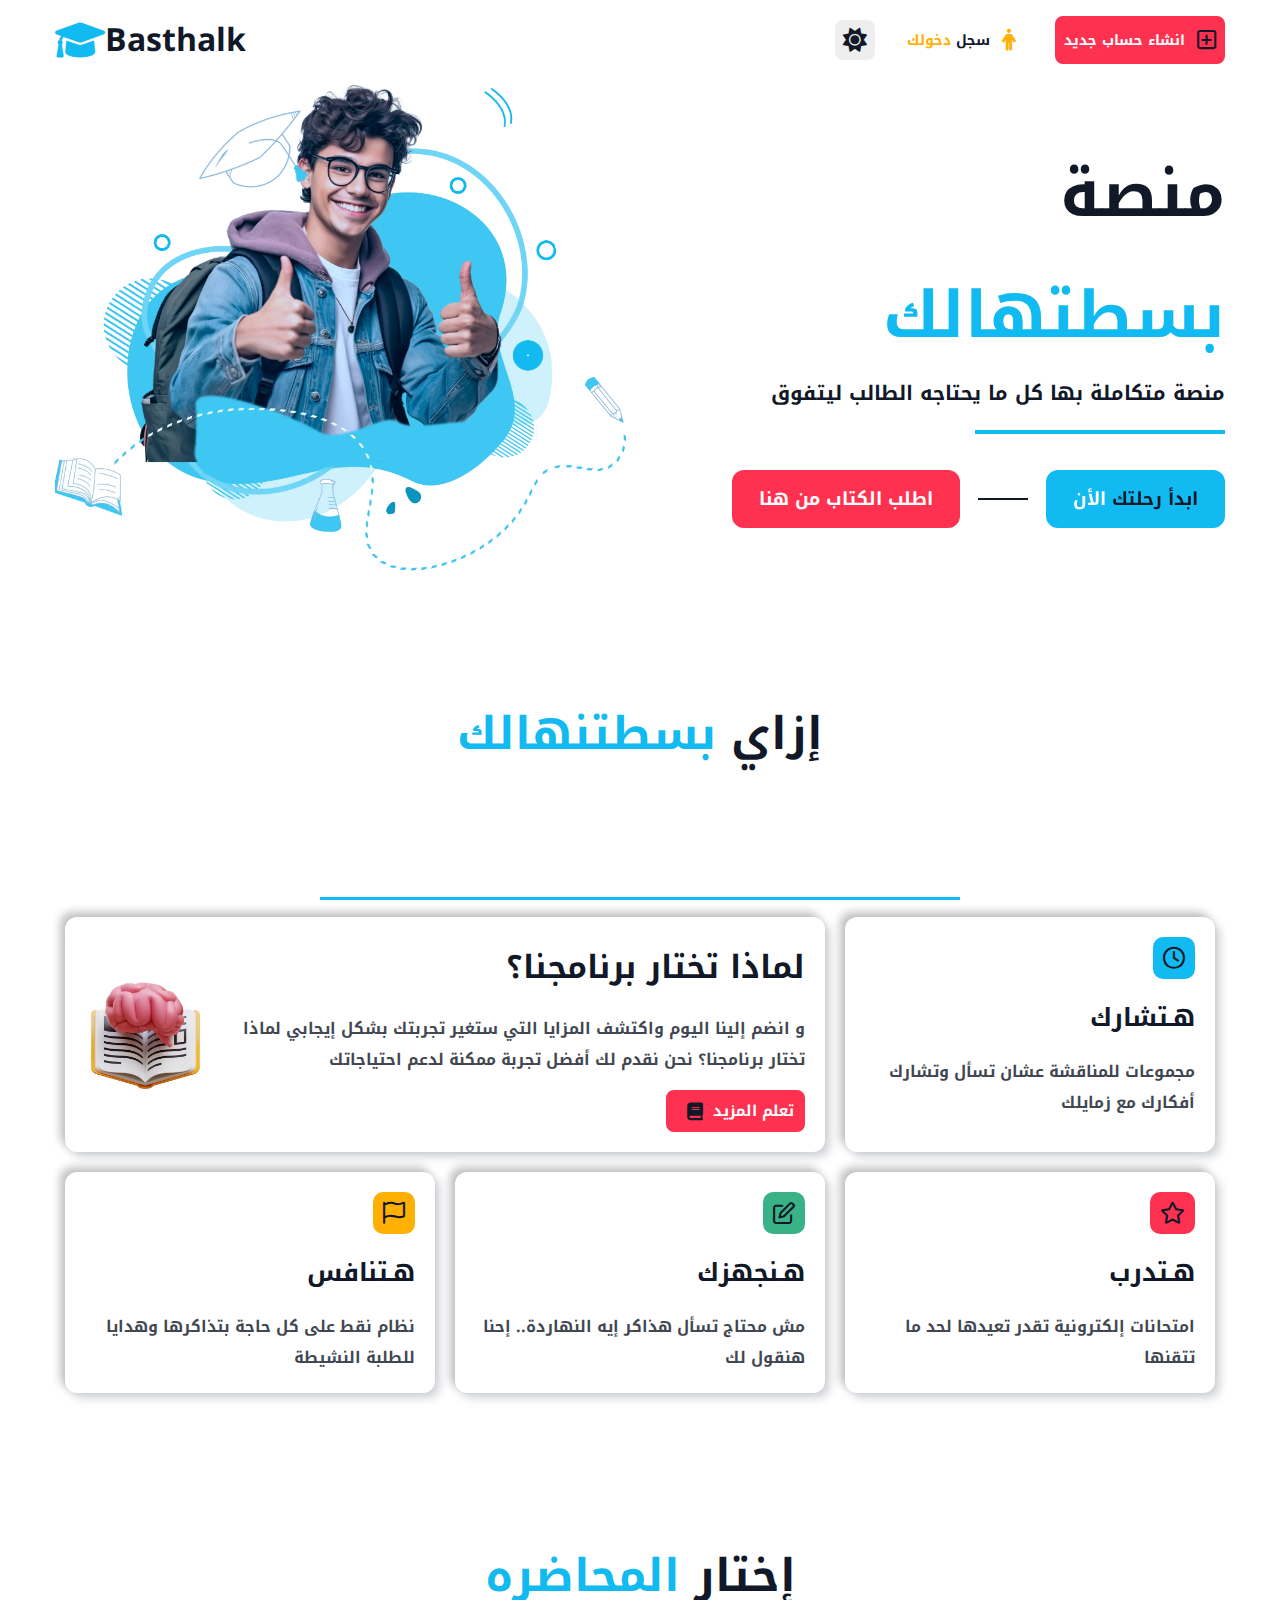
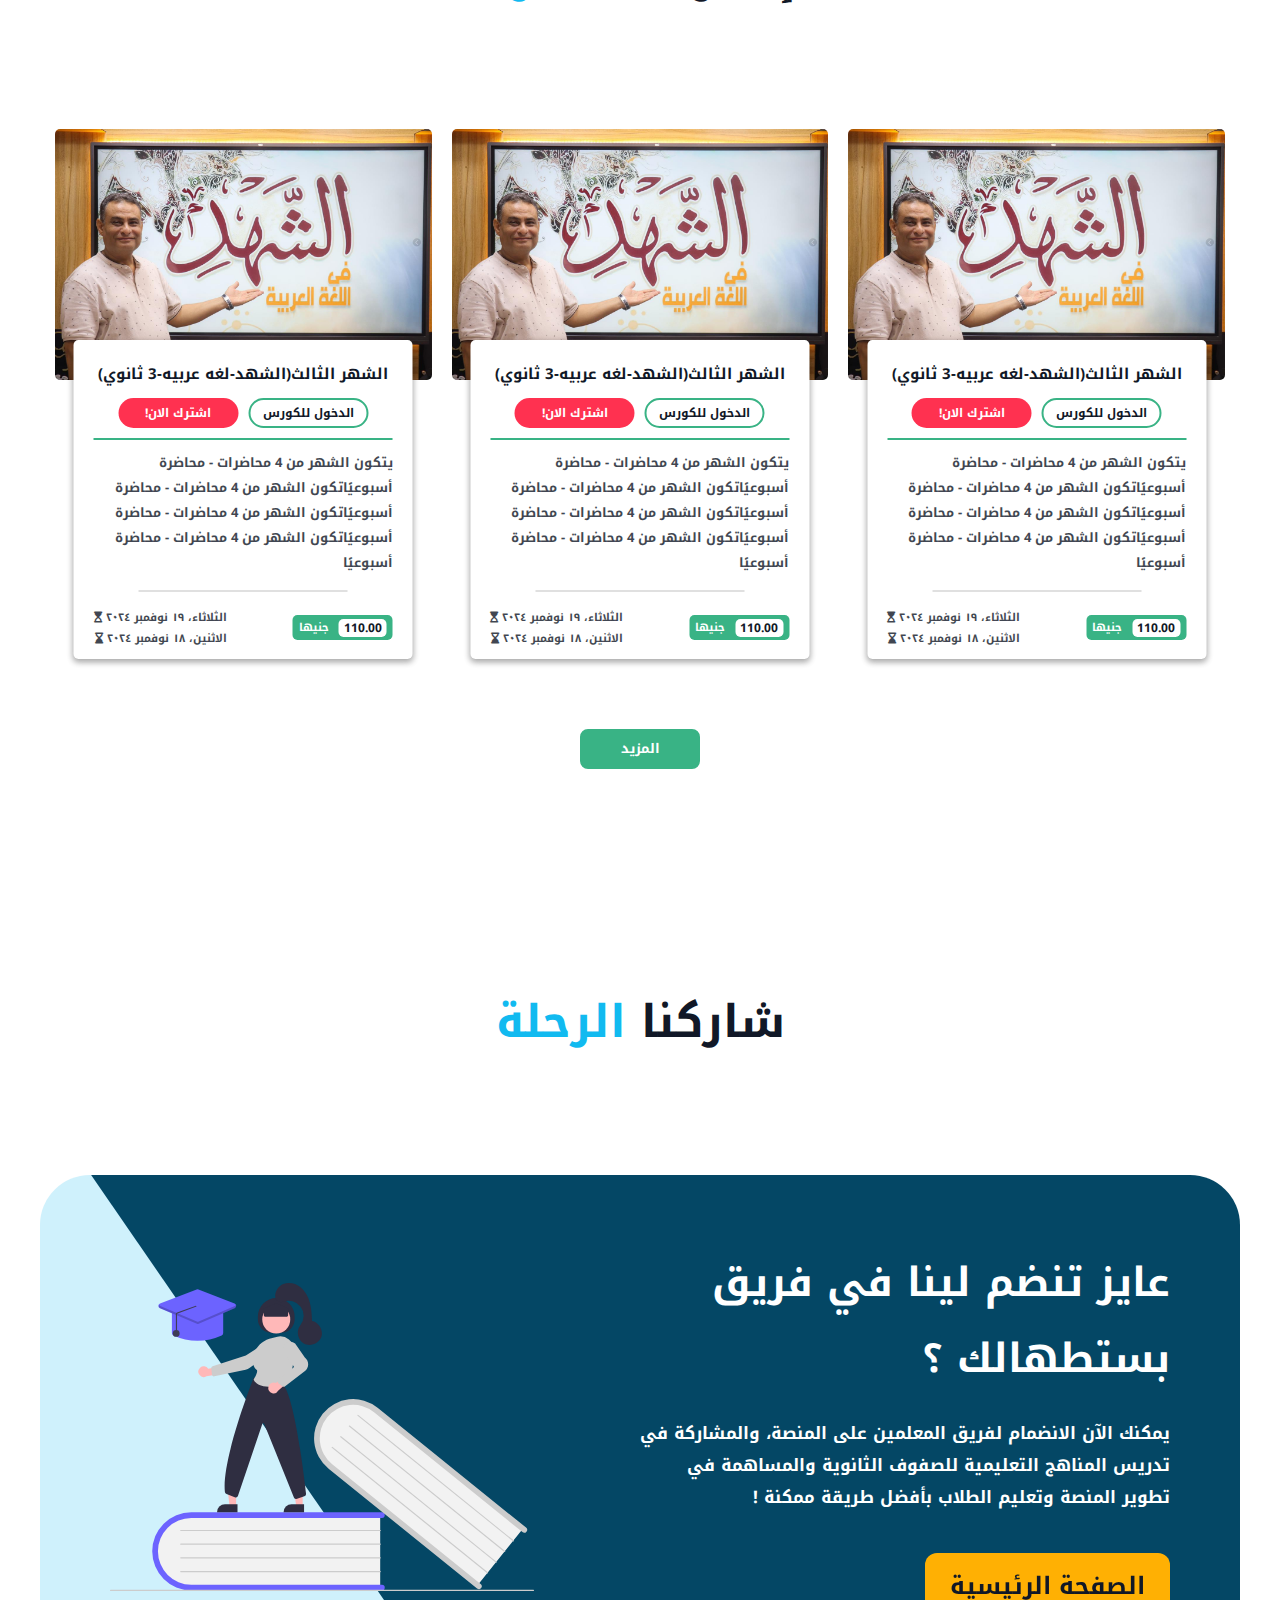
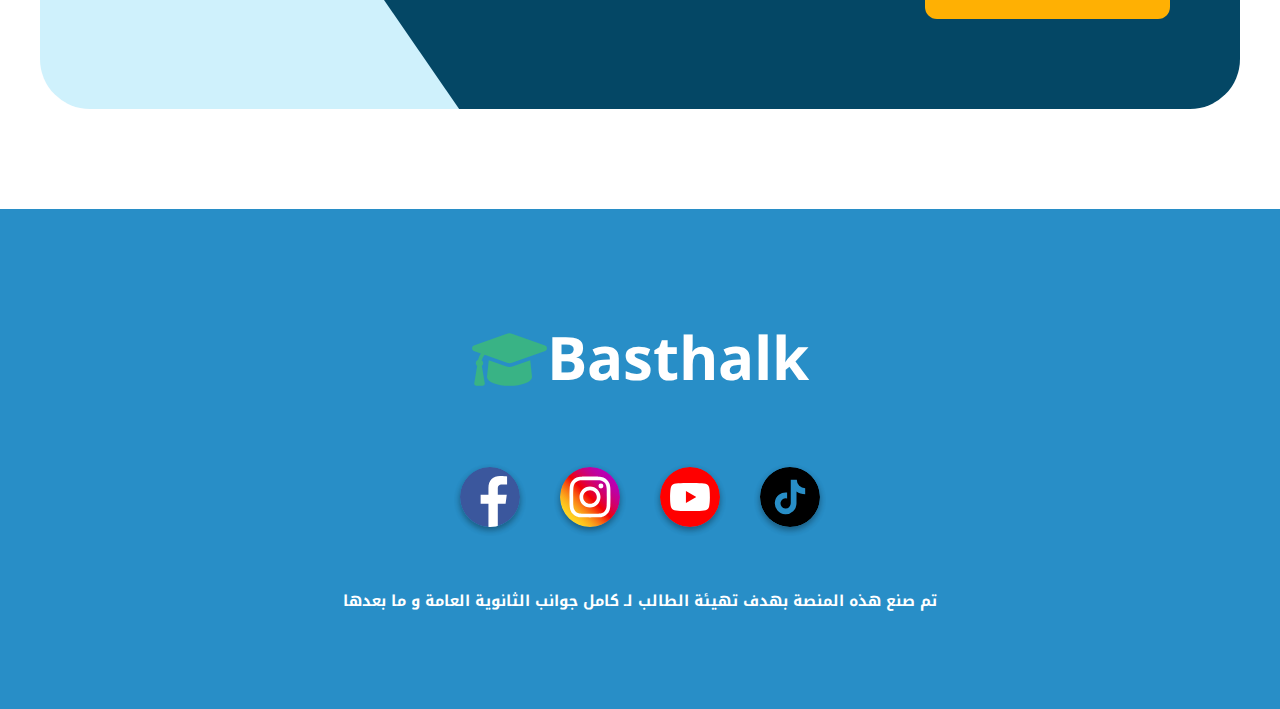
==== commit cade041e: "Update index.html" ====
--- a/index.html
+++ b/index.html
@@ -17,8 +17,12 @@
       as="style"
     />
 
-    <!-- Favicon -->
-    <link rel="icon" href="assets/img/Basthalk_icon_tiny_image.webp" type="image/webp" />
+  <!-- Favicon -->
+    <link
+      rel="icon"
+      href="assets/img/Basthalk_icon_tiny_image (1).webp"
+      type="image/webp"
+    />
 
     <!-- Consolidate and defer CSS loading -->
     <link rel="stylesheet" href="assets/css/all.min.css" />
--- a/assets/css/style.css
+++ b/assets/css/style.css
@@ -1,3 +1,4 @@
+/* Global Styles */
 * {
   box-sizing: border-box;
   padding: 0;
@@ -7,37 +8,52 @@
   -webkit-tap-highlight-color: transparent;
   outline: none;
 }
+@font-face {
+  font-family: "Noto Kufi Arabic";
+  src: url("path-to-your-font.woff2") format("woff2");
+  font-display: swap;
+}
 html {
   visibility: hidden;
+  scroll-behavior: smooth;
 }
 
 html.darkmode,
 html:not(.darkmode) {
   visibility: visible;
 }
+
+body {
+  -webkit-font-smoothing: antialiased;
+  -moz-osx-font-smoothing: grayscale;
+  background-color: var(--body-color);
+  overflow-x: hidden;
+  transition: var(--main-transition);
+  font-family: "Noto Kufi Arabic", sans-serif;
+  font-weight: bold;
+}
+
 a,
-i {
+i,
+p,
+h1,
+h2,
+h3 {
   color: var(--tags-color);
   transition: var(--secoundery-transition);
 }
+
 p {
-  color: var(--tags-color);
   opacity: 0.8;
-  transition: var(--secoundery-transition);
 }
-h1,
-h2,
-h3 {
-  transition: var(--secoundery-transition);
-  color: var(--tags-color);
-}
+
 button {
+  font-family: "Noto Kufi Arabic", sans-serif;
   font-weight: bold;
-  font-family: "Noto Kufi Arabic", sans-serif;
   cursor: pointer;
   outline: none;
 }
-/* Autofill styles */
+
 input:-webkit-autofill,
 input:-webkit-autofill:active,
 input:-webkit-autofill:focus,
@@ -47,6 +63,7 @@
   border: none;
 }
 
+/* Root Variables */
 :root {
   --light-bg: #eee;
   --section-outer-space: 100px;
@@ -64,6 +81,7 @@
   --main-transition: background-color 0.3s ease-in-out;
   --secoundery-transition: color 0.3s ease-in-out;
 }
+
 .darkmode {
   --input-selection-background: rgba(23, 26, 32, 0.8);
   --light-bg: #101724;
@@ -72,31 +90,12 @@
   --boxSizing-color: inset 0 0 10px rgba(0, 0, 0, 0.5);
 }
 
-/* Set base font for the body */
-body {
-  -webkit-font-smoothing: antialiased;
-  -moz-osx-font-smoothing: grayscale;
-  background-color: var(--body-color);
-  overflow-x: hidden;
-  transition: var(--main-transition);
-  font-family: "Noto Kufi Arabic", sans-serif;
-  font-weight: bold;    
-  font-display: swap;
-}
-
-html {
-  scroll-behavior: smooth;
-}
-
-/* Container class for responsive padding and centering content */
+/* Container */
 .container {
-  padding-left: 15px;
-  padding-right: 15px;
+  padding: 0 15px;
   margin-left: auto;
   margin-right: auto;
 }
-
-/* Responsive container widths for different screen sizes */
 
 @media (min-width: 768px) {
   .container {
@@ -116,18 +115,16 @@
   }
 }
 
+/* Section Title */
 .Section-title {
-  position: relative;
   display: flex;
   justify-content: center;
   transition: var(--main-transition);
   margin: var(--section-outer-space) auto;
-  font-family: "Noto Kufi Arabic", sans-serif;
   width: 100%;
 }
 
 .Section-title h1 {
-  position: relative;
   text-align: center;
   padding: 10px 0;
   font-size: 45px;
@@ -143,20 +140,24 @@
   left: 50%;
   transform: translateX(-50%);
 }
+
 .Section-title span {
   color: var(--primary-color);
 }
+
 .section-line {
   width: 400px;
 }
 
-@media (max-width: 576px) {
+@media (max-width: 476px) {
   .Section-title {
     margin: 50px 0;
   }
+
   .Section-title h1 {
     font-size: 30px;
   }
+
   .section-line {
     width: 250px;
   }
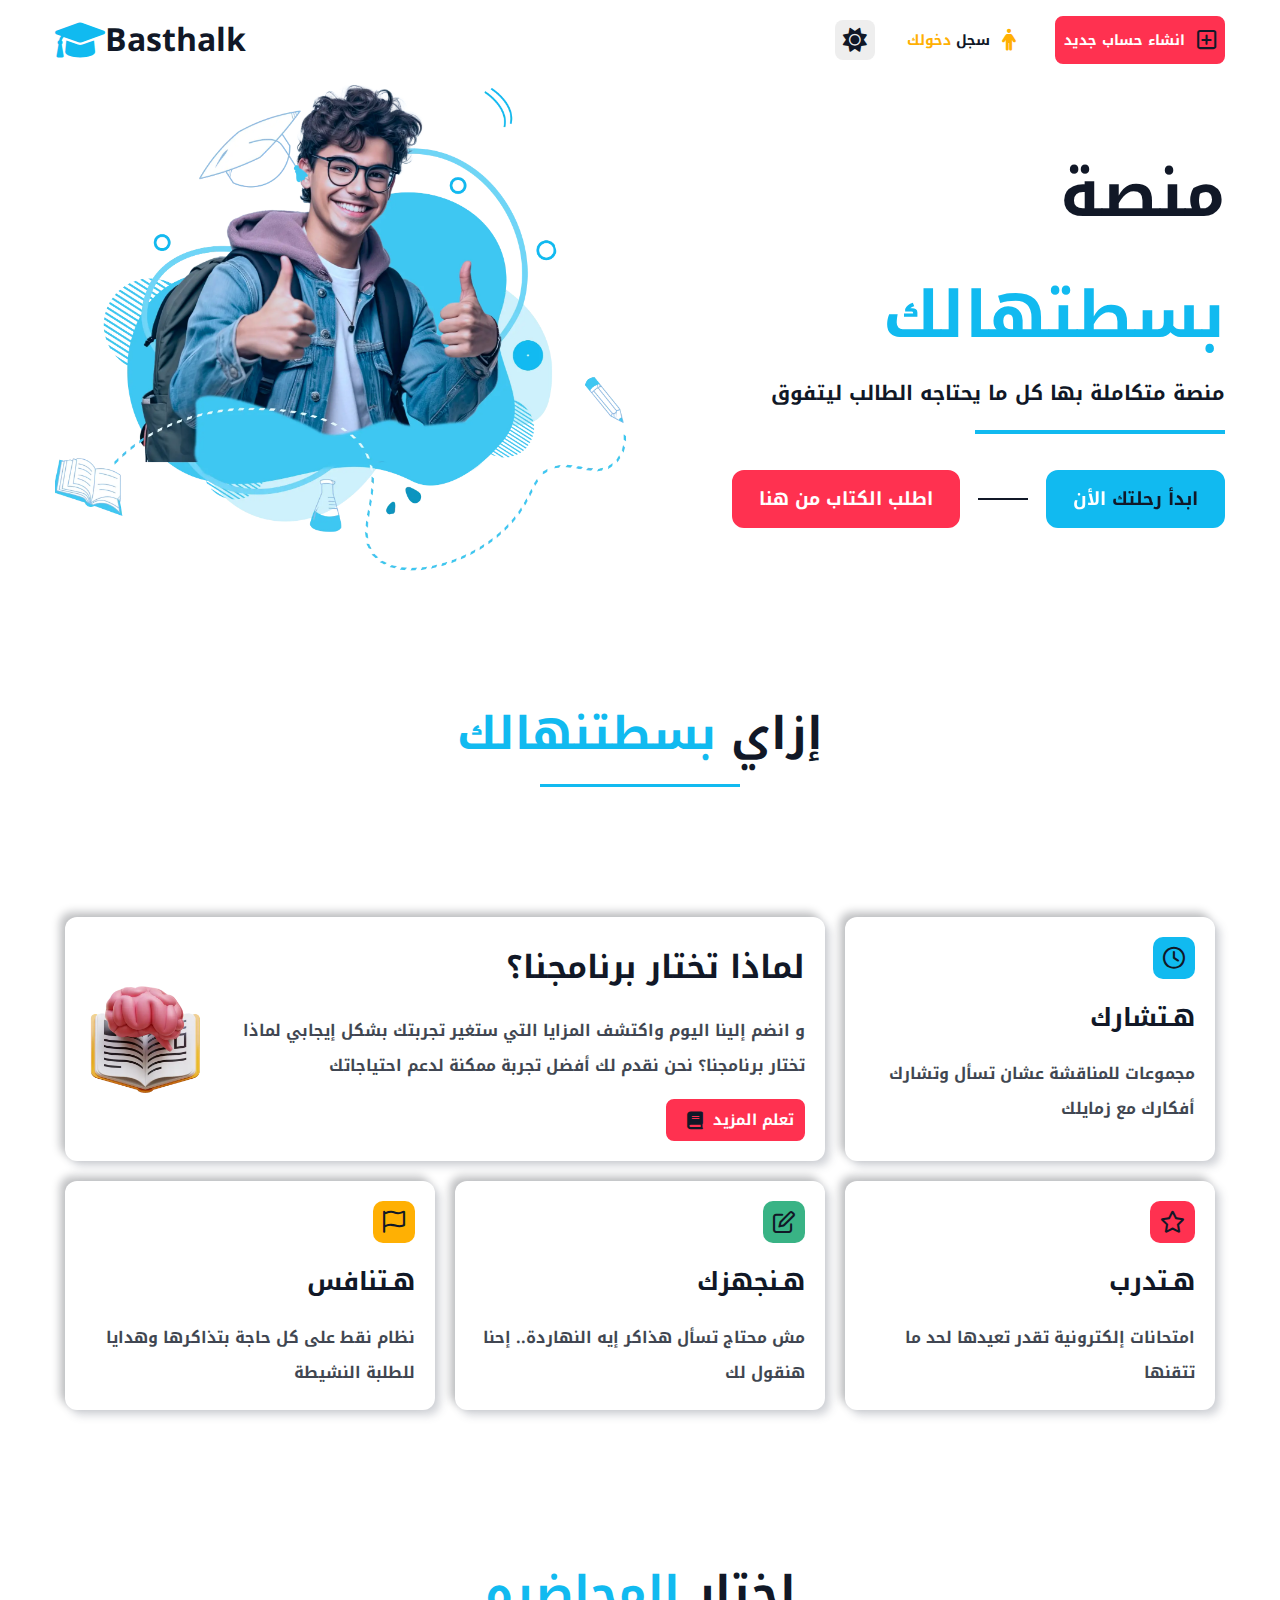
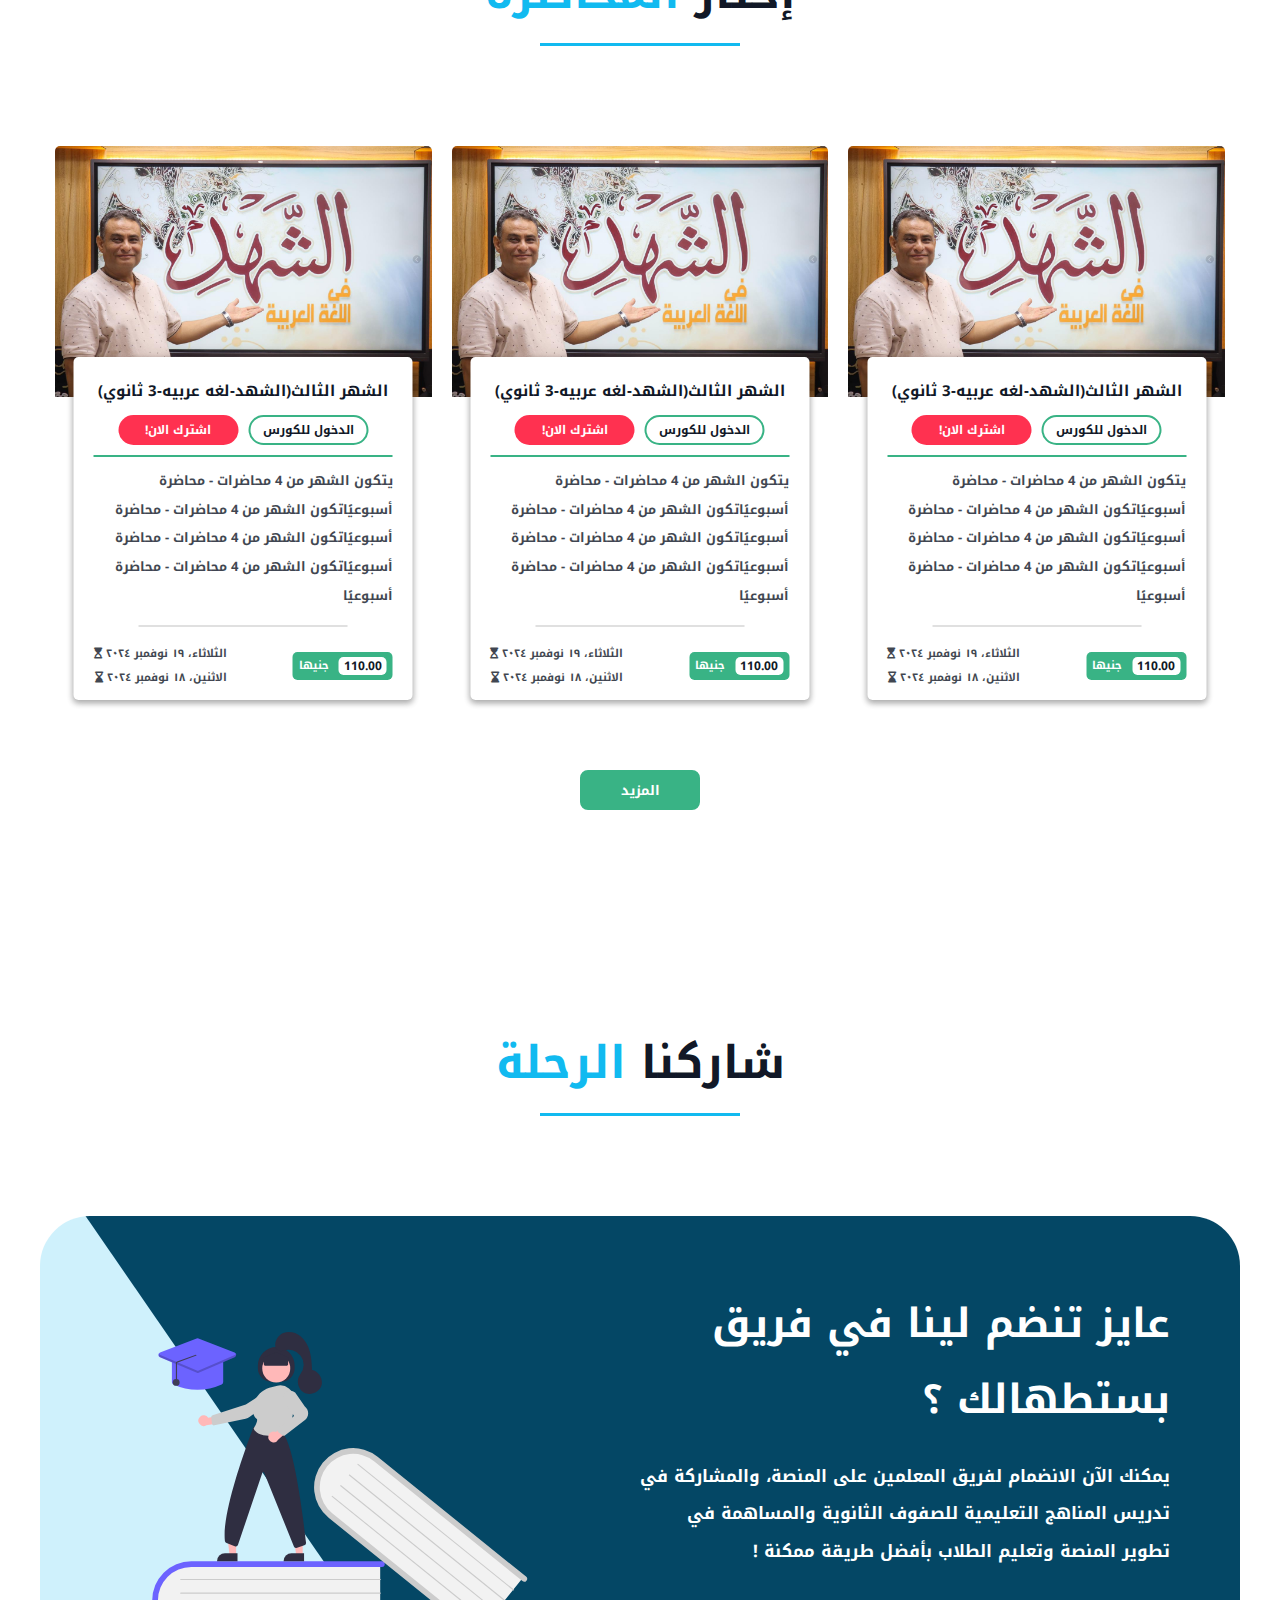
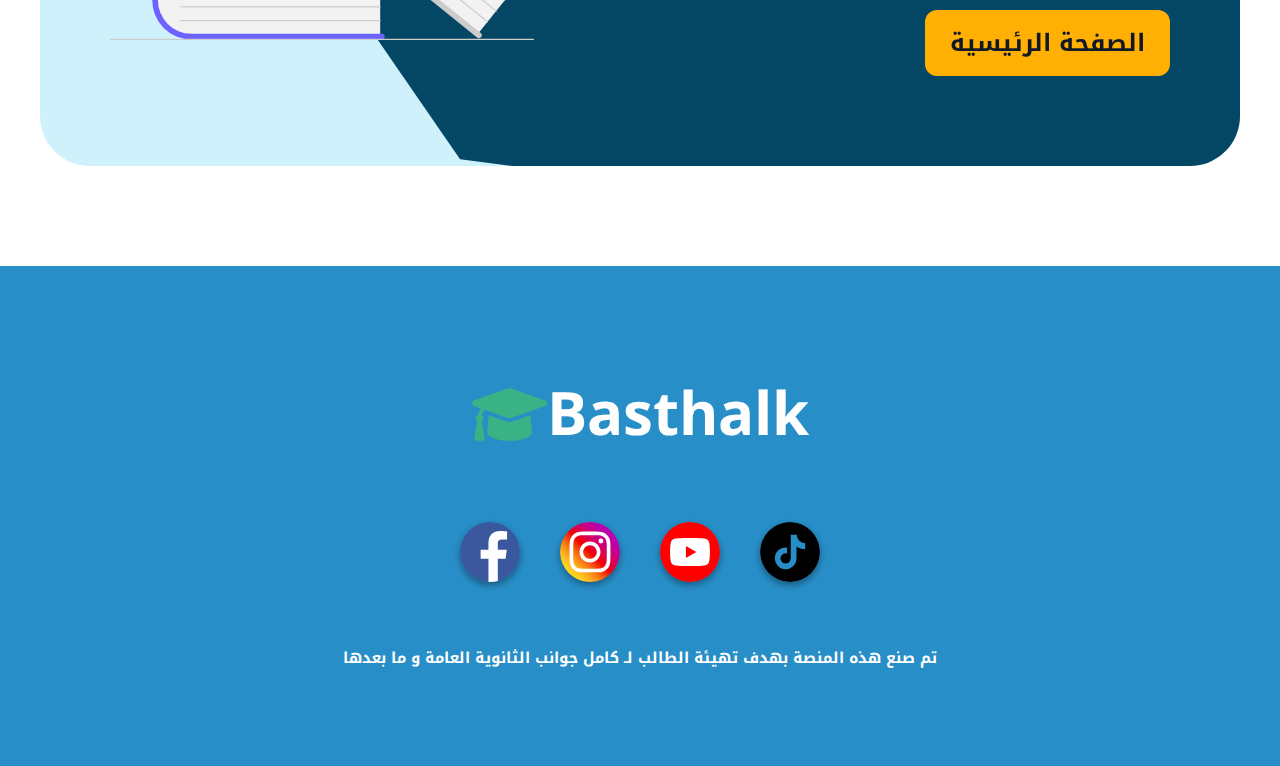
==== commit 4dedc618: "Update index.html" ====
--- a/index.html
+++ b/index.html
@@ -16,14 +16,12 @@
       rel="preload"
       as="style"
     />
-
-  <!-- Favicon -->
+        <!-- Favicon -->
     <link
       rel="icon"
       href="assets/img/Basthalk_icon_tiny_image (1).webp"
       type="image/webp"
     />
-
     <!-- Consolidate and defer CSS loading -->
     <link rel="stylesheet" href="assets/css/all.min.css" />
     <link rel="stylesheet" href="assets/css/header.css" />
@@ -635,5 +633,6 @@
       </div>
     </footer>
     <script src="assets/js/script.js" defer></script>
+    <script src="assets/js/index.js" defer></script>
   </body>
 </html>
--- a/assets/css/style.css
+++ b/assets/css/style.css
@@ -7,11 +7,6 @@
   list-style: none;
   -webkit-tap-highlight-color: transparent;
   outline: none;
-}
-@font-face {
-  font-family: "Noto Kufi Arabic";
-  src: url("path-to-your-font.woff2") format("woff2");
-  font-display: swap;
 }
 html {
   visibility: hidden;
@@ -44,6 +39,7 @@
 }
 
 p {
+  line-height: 2.2;
   opacity: 0.8;
 }
 
@@ -125,6 +121,7 @@
 }
 
 .Section-title h1 {
+  position: relative;
   text-align: center;
   padding: 10px 0;
   font-size: 45px;
--- a/assets/css/main.css
+++ b/assets/css/main.css
@@ -127,16 +127,16 @@
     font-size: 17px;
   }
   .Intro .card .card-box i {
-    font-size: 20px;
+    font-size: 21px;
   }
   .Intro .card .card-box1 h1 {
-    font-size: 18px;
+    font-size: 19px;
   }
   .Intro .card .card-box h3 {
-    font-size: 20px;
+    font-size: 21px;
   }
   .Intro .card .card-box p {
-    font-size: 12px;
+    font-size: 13px;
   }
 }
 .slider-content {
@@ -151,6 +151,7 @@
 .slider-content-wrapper-box {
   cursor: pointer;
   max-width: 100%;
+  border-radius: 5px;
   overflow: hidden;
   display: none;
 }
@@ -198,7 +199,6 @@
 }
 .slider-content-wrapper-box .image-content img {
   transition: filter 0.3s ease-in-out, transform 0.3s ease-in-out;
-  border-radius: 5px;
   width: 100%;
   max-width: 100%;
   object-fit: cover;
@@ -211,6 +211,8 @@
 }
 .slider-content-wrapper-box .course-content-title-btns {
   display: flex;
+  flex-wrap: wrap;
+  justify-content: center;
   gap: 10px;
 }
 .slider-content-wrapper-box .course-content-title-btns button {
